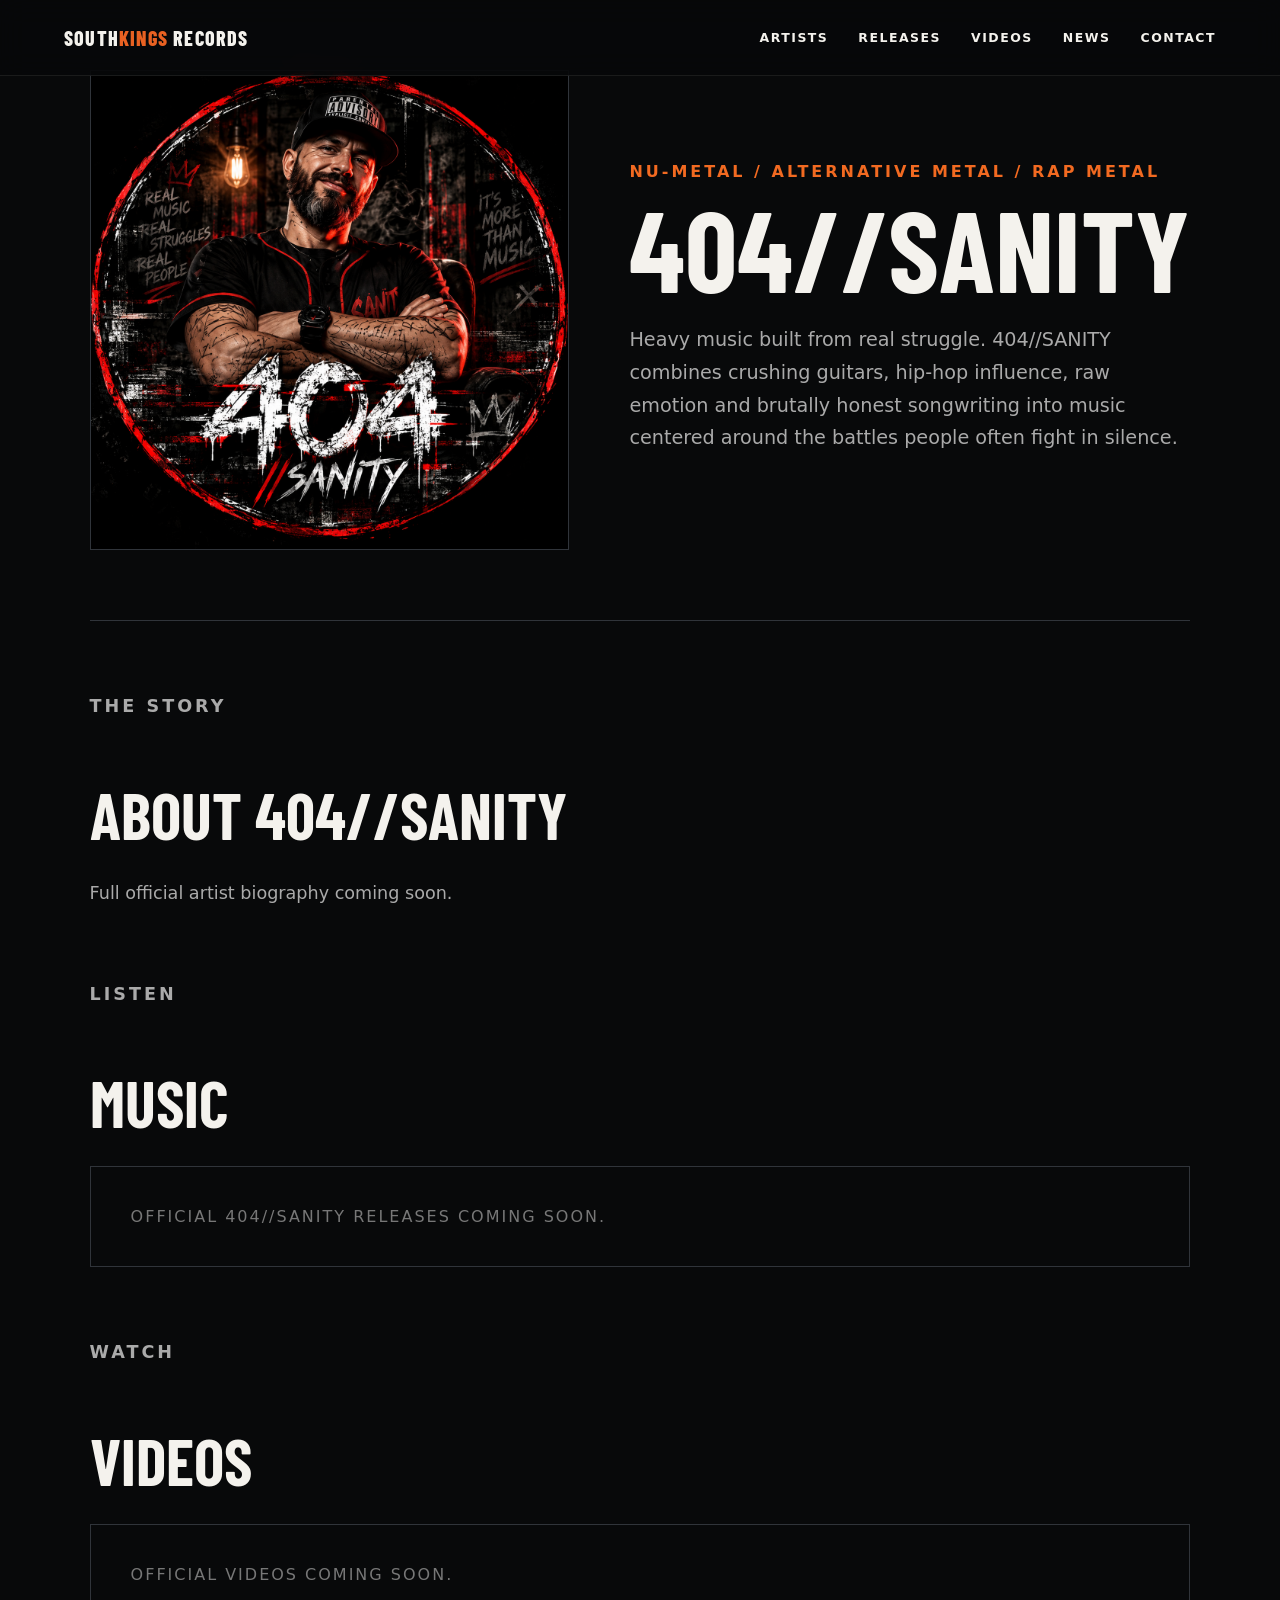
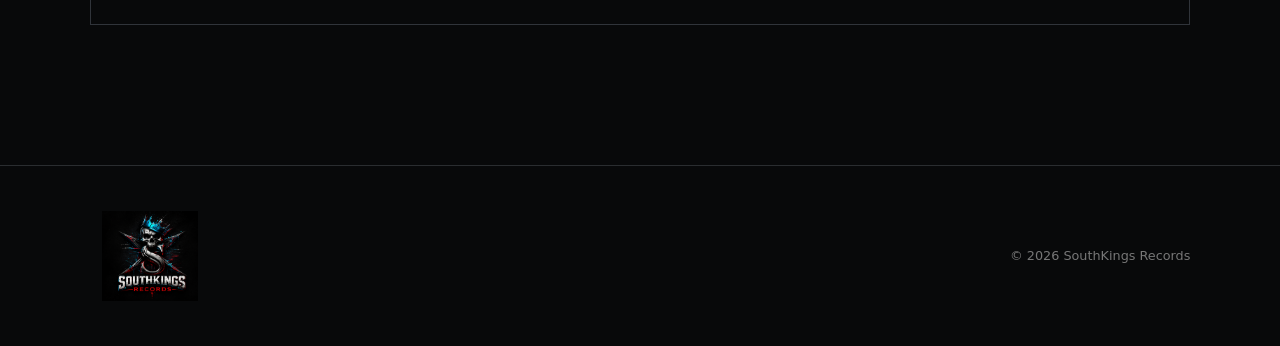
==== 404-sanity.html @ aa8773b4 "Create 404-sanity.html" ====
<!doctype html>
<html lang="en">
<head>
  <meta charset="utf-8">
  <meta name="viewport" content="width=device-width, initial-scale=1">
  <meta name="description" content="404//SANITY — SouthKings Records artist. Nu-metal, alternative metal and rap metal.">
  <title>404//SANITY | SouthKings Records</title>

  <link rel="preconnect" href="https://fonts.googleapis.com">
  <link rel="preconnect" href="https://fonts.gstatic.com" crossorigin>
  <link href="https://fonts.googleapis.com/css2?family=Barlow+Condensed:wght@600;700;800&display=swap" rel="stylesheet">
  <link rel="stylesheet" href="styles.css">

  <style>
    .artist-page {
      padding: 70px 7%;
    }

    .artist-hero {
      display: grid;
      grid-template-columns: minmax(300px, 520px) 1fr;
      gap: 60px;
      align-items: center;
      max-width: 1400px;
      margin: 0 auto;
    }

    .artist-hero-image img {
      width: 100%;
      height: auto;
      display: block;
      border: 1px solid #30343a;
    }

    .artist-genre {
      color: #f26a21;
      text-transform: uppercase;
      letter-spacing: 3px;
      font-weight: 700;
    }

    .artist-title {
      font-family: "Barlow Condensed", sans-serif;
      font-size: clamp(4rem, 9vw, 8rem);
      line-height: .85;
      margin: 18px 0 28px;
      color: #f4f2ed;
    }

    .artist-intro {
      color: #aaa;
      font-size: 1.2rem;
      line-height: 1.7;
      max-width: 650px;
    }

    .artist-divider {
      max-width: 1400px;
      margin: 70px auto;
      border: 0;
      border-top: 1px solid #30343a;
    }

    .artist-section {
      max-width: 1400px;
      margin: 0 auto 70px;
    }

    .artist-section h2 {
      font-family: "Barlow Condensed", sans-serif;
      font-size: clamp(2.8rem, 5vw, 5rem);
      text-transform: uppercase;
      margin-bottom: 25px;
    }

    .artist-section p {
      color: #aaa;
      font-size: 1.1rem;
      line-height: 1.8;
      max-width: 900px;
    }

    .coming-soon {
      border: 1px solid #30343a;
      padding: 40px;
      color: #777;
      text-transform: uppercase;
      letter-spacing: 2px;
    }

    @media (max-width: 800px) {
      .artist-hero {
        grid-template-columns: 1fr;
        gap: 35px;
      }

      .artist-page {
        padding: 45px 6%;
      }
    }
  </style>
</head>

<body>

<header class="site-header">
  <a class="wordmark" href="index.html">SOUTH<span>KINGS</span> RECORDS</a>

  <nav class="nav" aria-label="Main navigation">
    <a href="index.html#artists">Artists</a>
    <a href="index.html#releases">Releases</a>
    <a href="index.html#videos">Videos</a>
    <a href="index.html#news">News</a>
    <a href="index.html#contact">Contact</a>
  </nav>
</header>

<main class="artist-page">

  <section class="artist-hero">

    <div class="artist-hero-image">
      <img src="assets/404-sanity-profile.PNG" alt="404//SANITY">
    </div>

    <div>
      <p class="artist-genre">Nu-Metal / Alternative Metal / Rap Metal</p>

      <h1 class="artist-title">404//SANITY</h1>

      <p class="artist-intro">
        Heavy music built from real struggle. 404//SANITY combines crushing guitars,
        hip-hop influence, raw emotion and brutally honest songwriting into music
        centered around the battles people often fight in silence.
      </p>
    </div>

  </section>

  <hr class="artist-divider">

  <section class="artist-section">
    <p class="artist-genre">The Story</p>
    <h2>ABOUT 404//SANITY</h2>

    <p>
      Full official artist biography coming soon.
    </p>
  </section>

  <section class="artist-section">
    <p class="artist-genre">Listen</p>
    <h2>MUSIC</h2>

    <div class="coming-soon">
      Official 404//SANITY releases coming soon.
    </div>
  </section>

  <section class="artist-section">
    <p class="artist-genre">Watch</p>
    <h2>VIDEOS</h2>

    <div class="coming-soon">
      Official videos coming soon.
    </div>
  </section>

</main>

<footer>
  <img src="assets/southkings-logo.png" alt="SouthKings Records">
  <p>© 2026 SouthKings Records</p>
</footer>

<script src="script.js"></script>

</body>
</html>
---- styles.css ----
:root{--bg:#08090a;--panel:#101214;--panel2:#15181b;--text:#f4f2ed;--muted:#a9aaad;--orange:#e86122;--cyan:#00b9e8;--red:#e32020;--line:#2a2d30}*{box-sizing:border-box}html{scroll-behavior:smooth}body{margin:0;background:var(--bg);color:var(--text);font-family:Inter,system-ui,sans-serif}a{color:inherit;text-decoration:none}.site-header{position:fixed;z-index:20;top:0;left:0;right:0;height:76px;display:flex;align-items:center;padding:0 5vw;background:rgba(7,8,9,.8);backdrop-filter:blur(14px);border-bottom:1px solid rgba(255,255,255,.08)}.wordmark{font-family:'Barlow Condensed',sans-serif;font-weight:800;letter-spacing:.06em;font-size:1.25rem}.wordmark span{color:var(--orange)}.menu-btn{display:none;margin-left:auto;background:none;border:0;width:42px}.menu-btn span{display:block;height:2px;background:#fff;margin:7px}.nav{margin-left:auto;display:flex;gap:30px;text-transform:uppercase;font-size:.78rem;font-weight:700;letter-spacing:.12em}.nav a:hover{color:var(--orange)}.hero{min-height:92vh;position:relative;overflow:hidden;display:flex;align-items:center;padding:120px 7vw 70px;background:radial-gradient(circle at 75% 50%,rgba(232,97,34,.12),transparent 28%),linear-gradient(110deg,#050607 30%,#111315 70%,#090a0b)}.hero:after{content:"";position:absolute;inset:0;background:linear-gradient(90deg,rgba(0,0,0,.15),rgba(0,0,0,.5)),repeating-linear-gradient(0deg,transparent 0 5px,rgba(255,255,255,.008) 6px)}.hero-grid{position:absolute;inset:0;opacity:.14;background-image:linear-gradient(#555 1px,transparent 1px),linear-gradient(90deg,#555 1px,transparent 1px);background-size:70px 70px;transform:perspective(500px) rotateX(65deg) scale(1.7);transform-origin:bottom}.hero-copy{position:relative;z-index:2;width:min(720px,65vw)}.eyebrow{color:var(--orange);font-size:.75rem;font-weight:800;letter-spacing:.2em;text-transform:uppercase}.hero-logo{display:block;width:min(620px,80vw);max-height:470px;object-fit:contain;object-position:left center;margin:10px 0 0;filter:drop-shadow(0 18px 30px #000)}.tagline{font-family:'Barlow Condensed';font-size:clamp(1.25rem,2vw,1.8rem);letter-spacing:.03em;color:#d5d3cf;margin-top:-12px}.actions{display:flex;gap:12px;margin-top:28px}.btn{display:inline-block;border:1px solid #666;padding:14px 22px;text-transform:uppercase;font-size:.75rem;font-weight:800;letter-spacing:.1em}.btn.primary{background:var(--orange);border-color:var(--orange);color:#fff}.studio-card{position:absolute;z-index:1;right:4vw;bottom:8vh;width:31vw;height:36vh;border:1px solid #333;background:linear-gradient(145deg,#171a1c,#08090a);transform:perspective(900px) rotateY(-12deg) rotateX(4deg);box-shadow:0 30px 80px #000;padding:30px}.studio-card span{position:absolute;bottom:20px;right:24px;color:#555;font:700 12px monospace}.meters{display:flex;align-items:end;gap:9px;height:70px}.meters i{display:block;width:12px;background:linear-gradient(#f5b544,var(--orange));height:30%}.meters i:nth-child(2){height:80%}.meters i:nth-child(3){height:55%}.meters i:nth-child(4){height:92%}.meters i:nth-child(5){height:45%}.meters i:nth-child(6){height:70%}.console-lines{height:130px;margin-top:25px;background:repeating-linear-gradient(90deg,#24282b 0 2px,transparent 2px 28px),repeating-linear-gradient(0deg,#202326 0 1px,transparent 1px 25px)}.section{padding:90px 7vw}.section.alt{background:#0d0f10;border-top:1px solid #191c1e;border-bottom:1px solid #191c1e}.section-head h2,.contact h2{font-family:'Barlow Condensed';font-size:clamp(3rem,7vw,6rem);line-height:.85;text-transform:uppercase;margin:10px 0 45px}.cards.two{display:grid;grid-template-columns:1fr 1fr;gap:24px}.artist-card{display:grid;grid-template-columns:42% 58%;min-height:330px;background:var(--panel);border:1px solid var(--line)}.artist-art{min-height:330px}.artist-art.static{background:radial-gradient(circle at 45% 40%,#30343a 0 5%,transparent 6%),linear-gradient(145deg,#08090a,#20252a 45%,#090a0b);position:relative}.artist-art.static:after{content:"404//";position:absolute;bottom:24px;left:20px;font:800 4rem 'Barlow Condensed';color:#ffffff12}.artist-art.city{background:linear-gradient(165deg,transparent 45%,#090909 46%),repeating-linear-gradient(90deg,#151719 0 12%,#0c0d0e 12% 22%);position:relative}.artist-art.city:after{content:"RJ";position:absolute;bottom:24px;left:20px;font:800 4rem 'Barlow Condensed';color:#e8612225}.card-body{padding:35px}.card-body h3,.release h3,.video-placeholder h3,.news-grid h3{font-family:'Barlow Condensed';font-size:2rem;text-transform:uppercase;margin:7px 0}.card-body p,.release p,.news-grid p,.contact>p{color:var(--muted);line-height:1.7}.meta{color:var(--orange)!important;font-size:.68rem!important;font-weight:800;letter-spacing:.15em;text-transform:uppercase}.card-body a{display:inline-block;margin-top:20px;font-weight:700;color:#ddd}.release-grid{display:grid;grid-template-columns:repeat(3,1fr);gap:22px}.release{border-top:1px solid #35383b;padding-top:18px}.cover{aspect-ratio:1;background:linear-gradient(135deg,#16191c,#08090a);border:1px solid #2b2e31;display:grid;place-items:center;text-align:center;color:#4c5054;font:800 1.6rem 'Barlow Condensed';letter-spacing:.08em;margin-bottom:22px}.video-placeholder{min-height:430px;border:1px solid var(--line);background:radial-gradient(circle at 60% 40%,#272b2f,#0c0e10 55%);display:flex;align-items:center;justify-content:center;gap:25px}.video-placeholder button{width:72px;height:72px;border-radius:50%;border:1px solid #777;background:#ffffff0d;color:#fff;font-size:1.5rem}.news-grid{display:grid;grid-template-columns:1fr 1fr;gap:24px}.news-grid article{padding:35px;border:1px solid var(--line);background:#111315}.contact{text-align:center;padding-block:120px}.contact .eyebrow{margin:auto}.contact h2{margin-bottom:25px}.contact>p{max-width:650px;margin:0 auto 35px}footer{border-top:1px solid var(--line);padding:45px 7vw;display:flex;align-items:center;justify-content:space-between;color:#777;font-size:.8rem}footer img{width:120px;height:90px;object-fit:contain}@media(max-width:800px){.site-header{height:66px}.nav{display:none;position:absolute;top:66px;left:0;right:0;background:#0b0c0d;padding:30px;flex-direction:column}.nav.open{display:flex}.menu-btn{display:block}.hero{min-height:850px;padding:100px 6vw 55px;align-items:flex-start}.hero-copy{width:100%}.hero-logo{width:92vw;margin-top:20px}.tagline{margin-top:0}.studio-card{right:-20vw;bottom:5vh;width:85vw;height:28vh;opacity:.55}.cards.two,.release-grid,.news-grid{grid-template-columns:1fr}.artist-card{grid-template-columns:1fr}.artist-art{min-height:260px}.section{padding:70px 6vw}.video-placeholder{min-height:300px;flex-direction:column;text-align:center}footer{flex-direction:column;gap:15px;text-align:center}}.artist-art{overflow:hidden}.artist-art img{width:100%;height:100%;min-height:330px;max-height:420px;object-fit:cover;object-position:center;display:block}
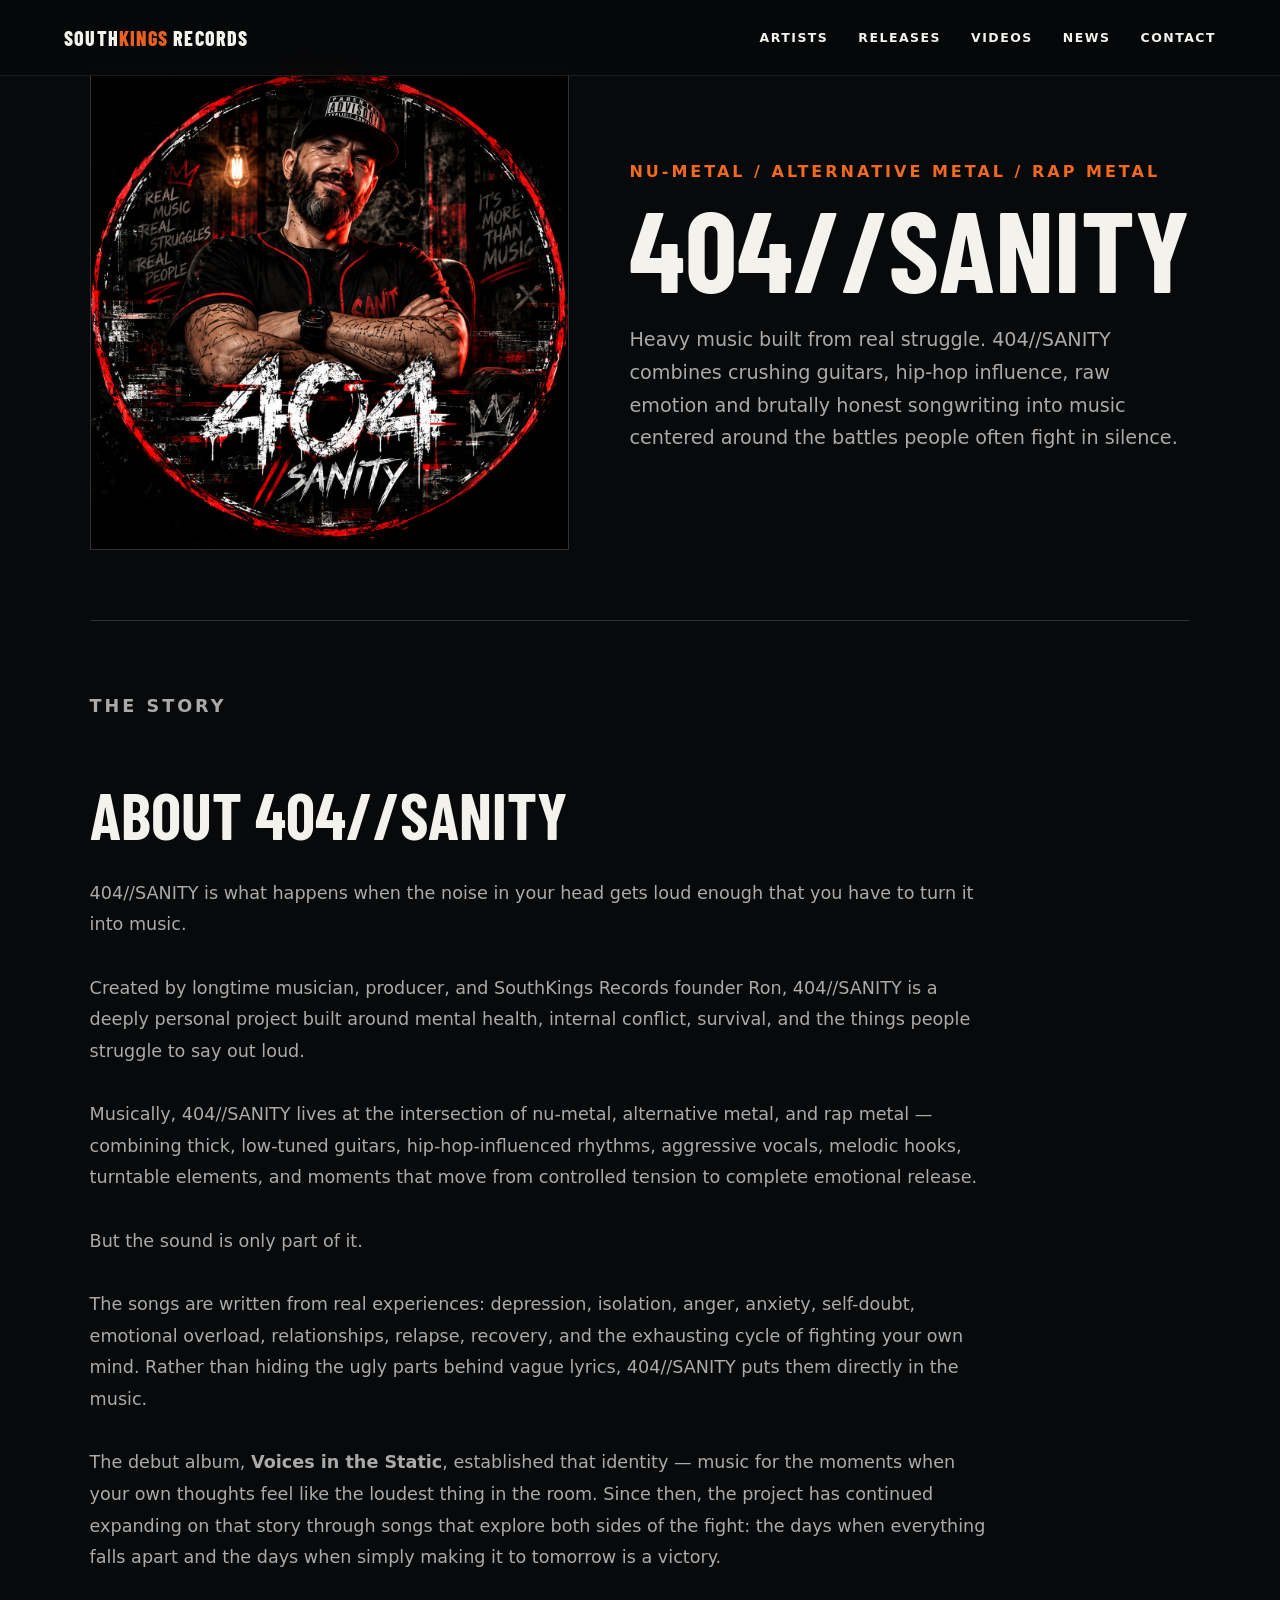
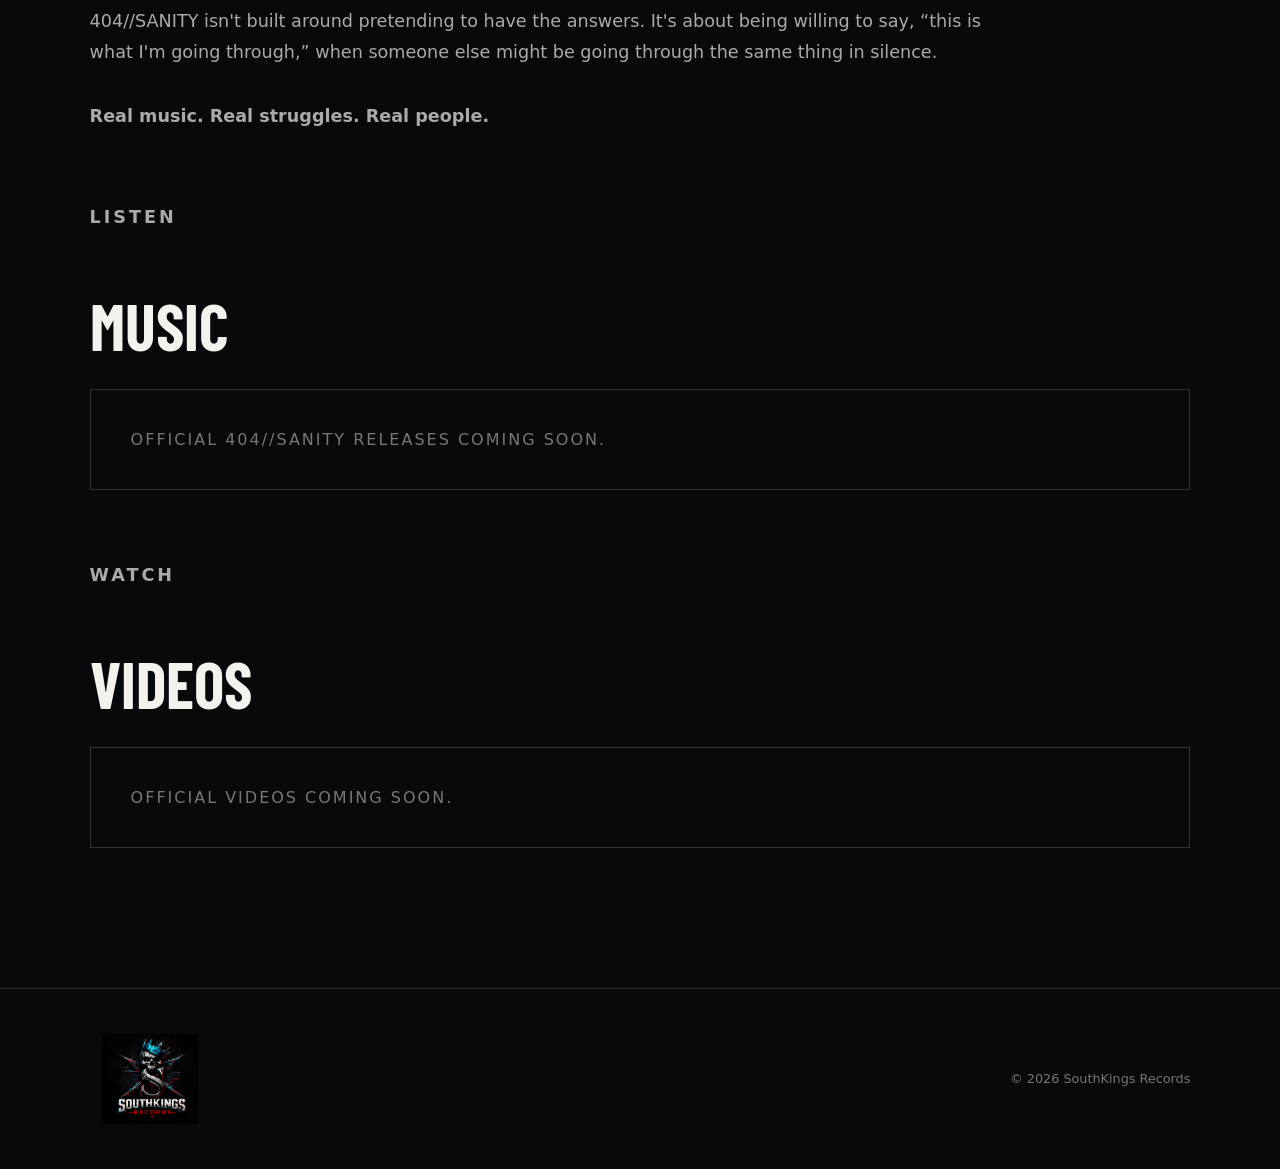
==== commit ddaca343: "Update 404-sanity.html" ====
--- a/404-sanity.html
+++ b/404-sanity.html
@@ -144,8 +144,22 @@
     <h2>ABOUT 404//SANITY</h2>
 
     <p>
-      Full official artist biography coming soon.
-    </p>
+404//SANITY is what happens when the noise in your head gets loud enough that you have to turn it into music.
+<br><br>
+Created by longtime musician, producer, and SouthKings Records founder Ron, 404//SANITY is a deeply personal project built around mental health, internal conflict, survival, and the things people struggle to say out loud.
+<br><br>
+Musically, 404//SANITY lives at the intersection of nu-metal, alternative metal, and rap metal — combining thick, low-tuned guitars, hip-hop-influenced rhythms, aggressive vocals, melodic hooks, turntable elements, and moments that move from controlled tension to complete emotional release.
+<br><br>
+But the sound is only part of it.
+<br><br>
+The songs are written from real experiences: depression, isolation, anger, anxiety, self-doubt, emotional overload, relationships, relapse, recovery, and the exhausting cycle of fighting your own mind. Rather than hiding the ugly parts behind vague lyrics, 404//SANITY puts them directly in the music.
+<br><br>
+The debut album, <strong>Voices in the Static</strong>, established that identity — music for the moments when your own thoughts feel like the loudest thing in the room. Since then, the project has continued expanding on that story through songs that explore both sides of the fight: the days when everything falls apart and the days when simply making it to tomorrow is a victory.
+<br><br>
+404//SANITY isn't built around pretending to have the answers. It's about being willing to say, “this is what I'm going through,” when someone else might be going through the same thing in silence.
+<br><br>
+<strong>Real music. Real struggles. Real people.</strong>
+</p>
   </section>
 
   <section class="artist-section">
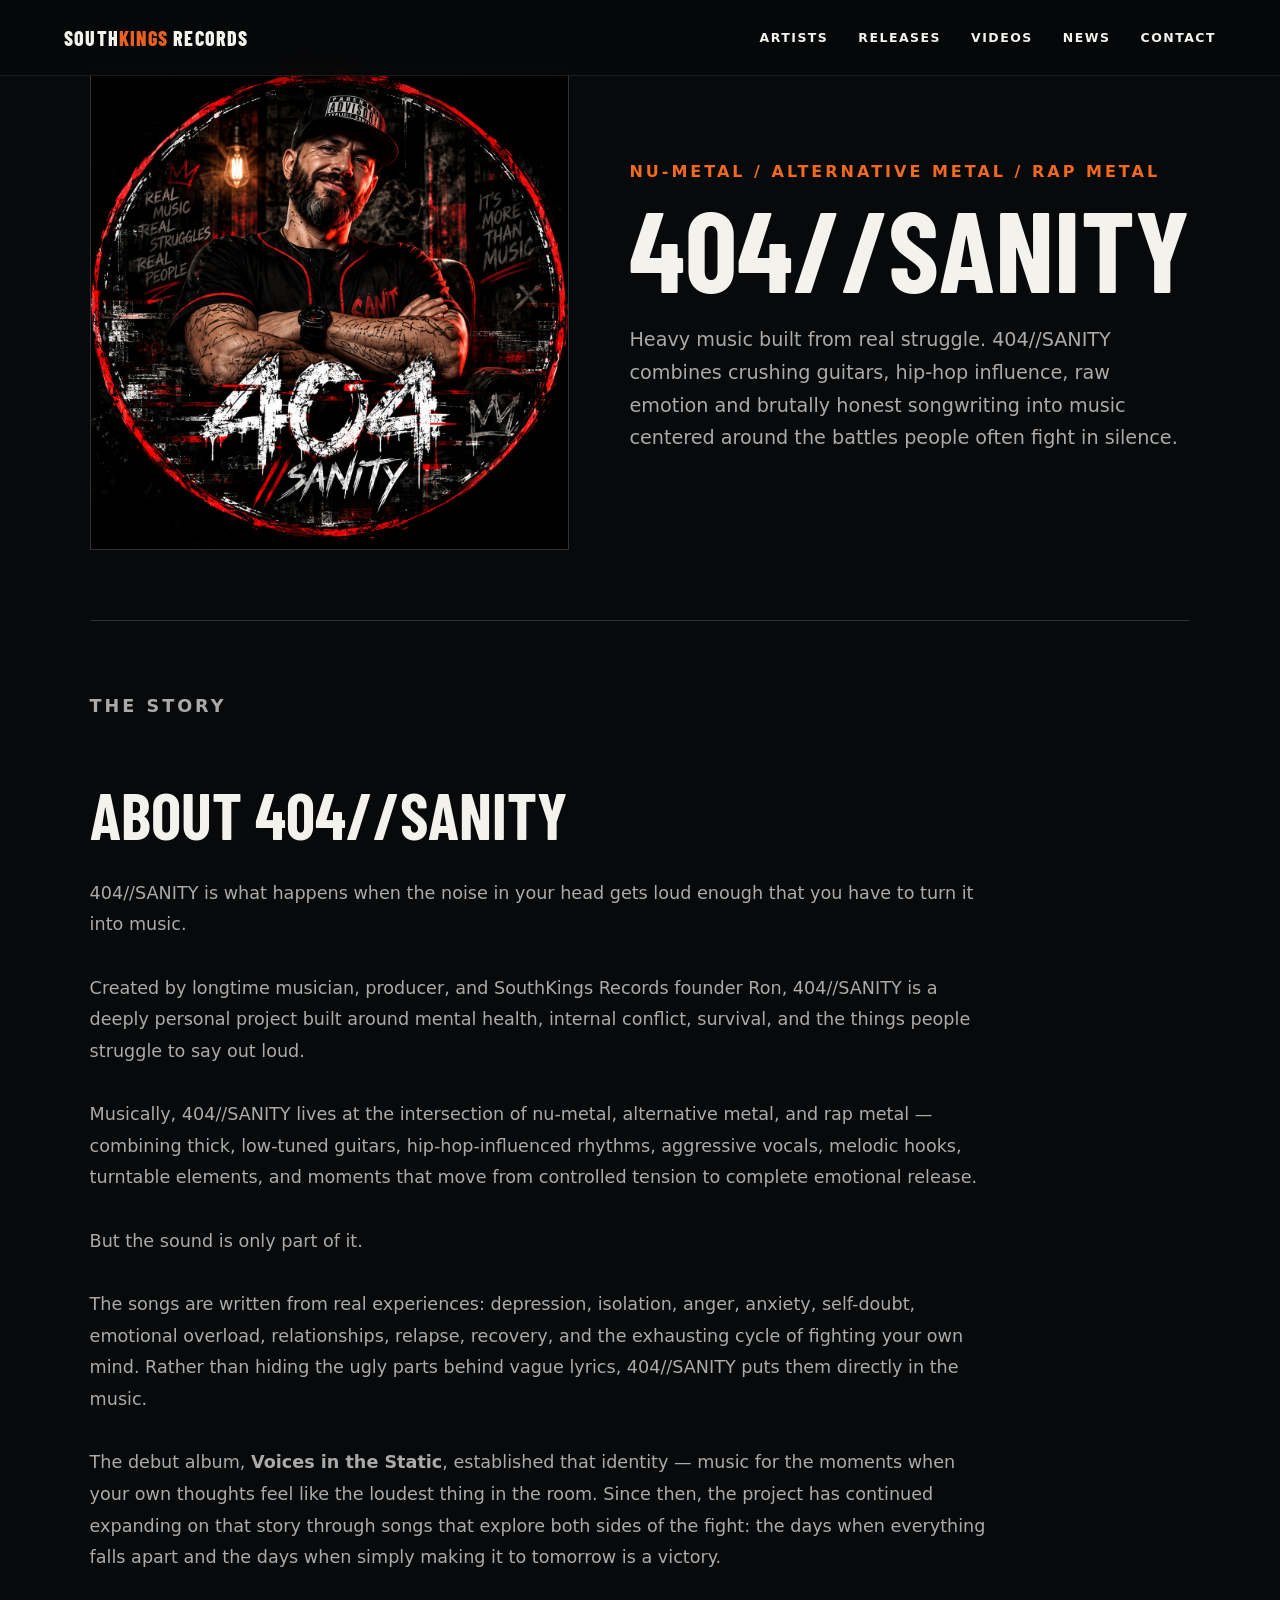
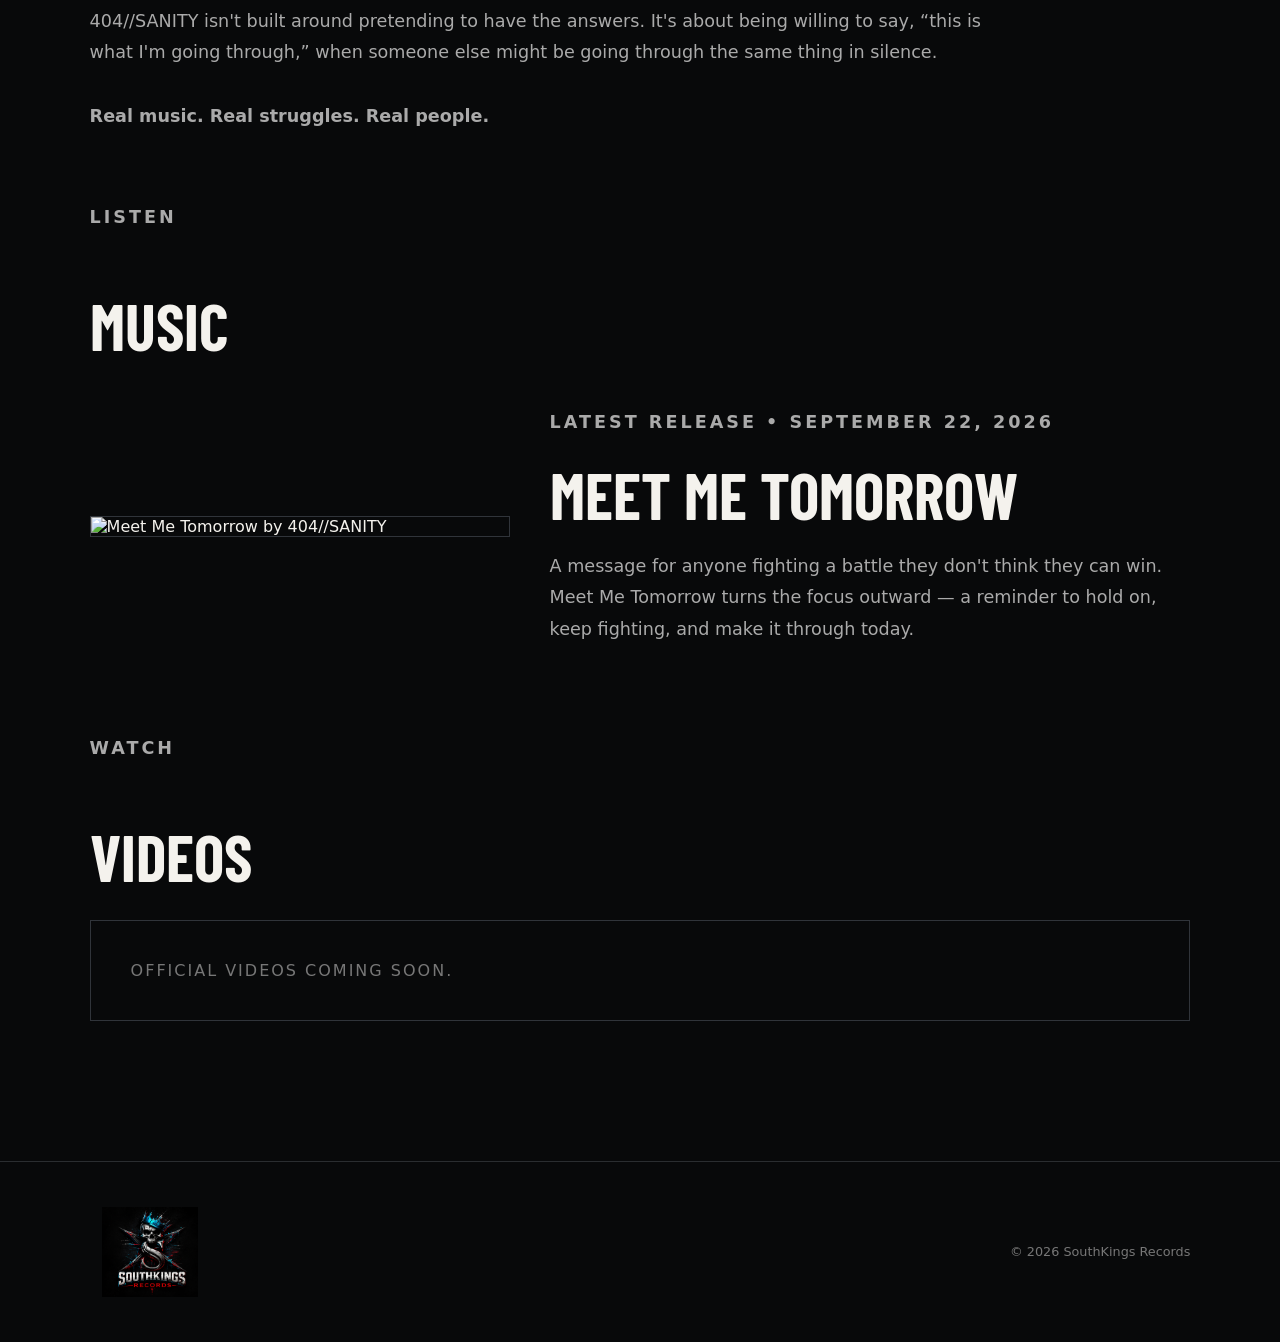
==== commit 2fea1644: "Update 404-sanity.html" ====
--- a/404-sanity.html
+++ b/404-sanity.html
@@ -166,9 +166,30 @@
     <p class="artist-genre">Listen</p>
     <h2>MUSIC</h2>
 
-    <div class="coming-soon">
-      Official 404//SANITY releases coming soon.
-    </div>
+    <div style="display:grid;grid-template-columns:minmax(240px,420px) 1fr;gap:40px;align-items:center;">
+  
+  <img
+    src="assets/meet-me-tomorrow-cover.png"
+    alt="Meet Me Tomorrow by 404//SANITY"
+    style="width:100%;display:block;border:1px solid #30343a;"
+  >
+
+  <div>
+    <p class="artist-genre">Latest Release • September 22, 2026</p>
+
+    <h3 style="font-family:'Barlow Condensed',sans-serif;font-size:clamp(2.8rem,5vw,5rem);margin:10px 0;">
+      MEET ME TOMORROW
+    </h3>
+
+    <p>
+      A message for anyone fighting a battle they don't think they can win.
+      Meet Me Tomorrow turns the focus outward — a reminder to hold on,
+      keep fighting, and make it through today.
+    </p>
+
+  </div>
+
+</div>
   </section>
 
   <section class="artist-section">
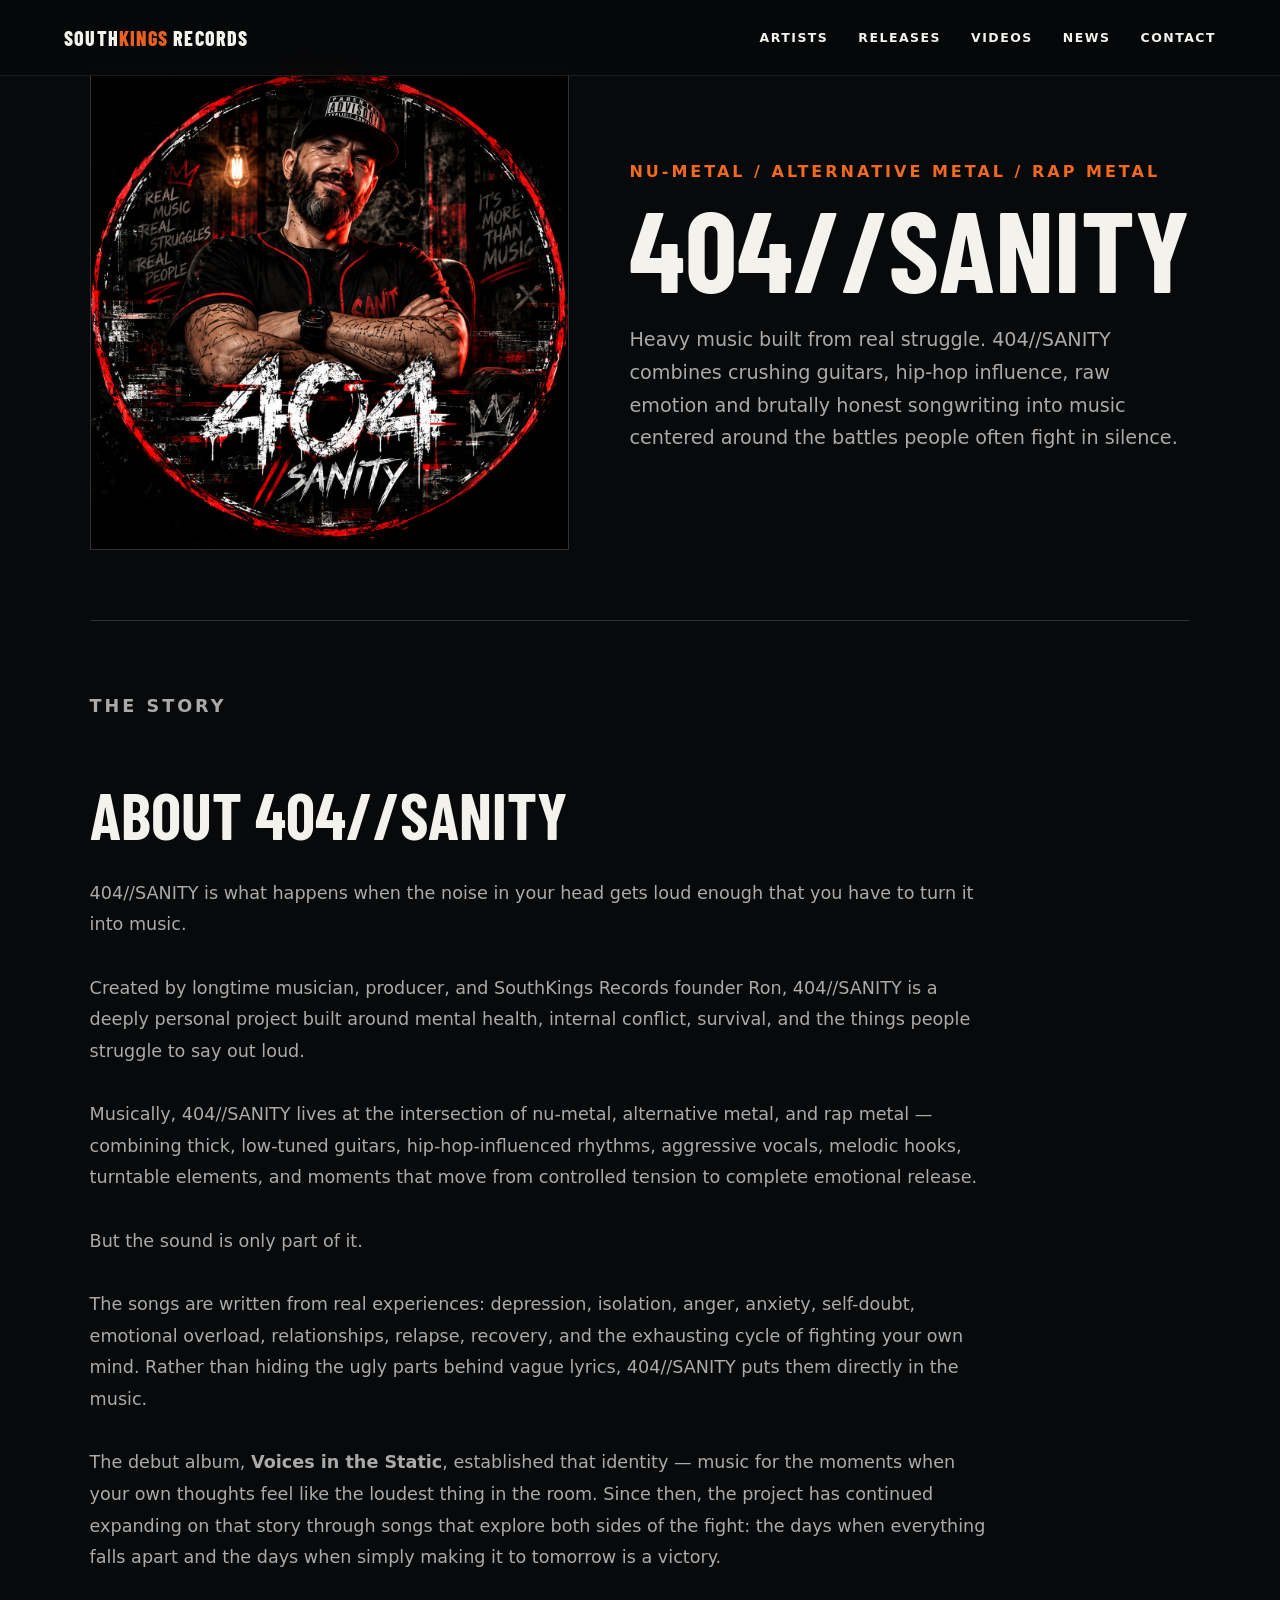
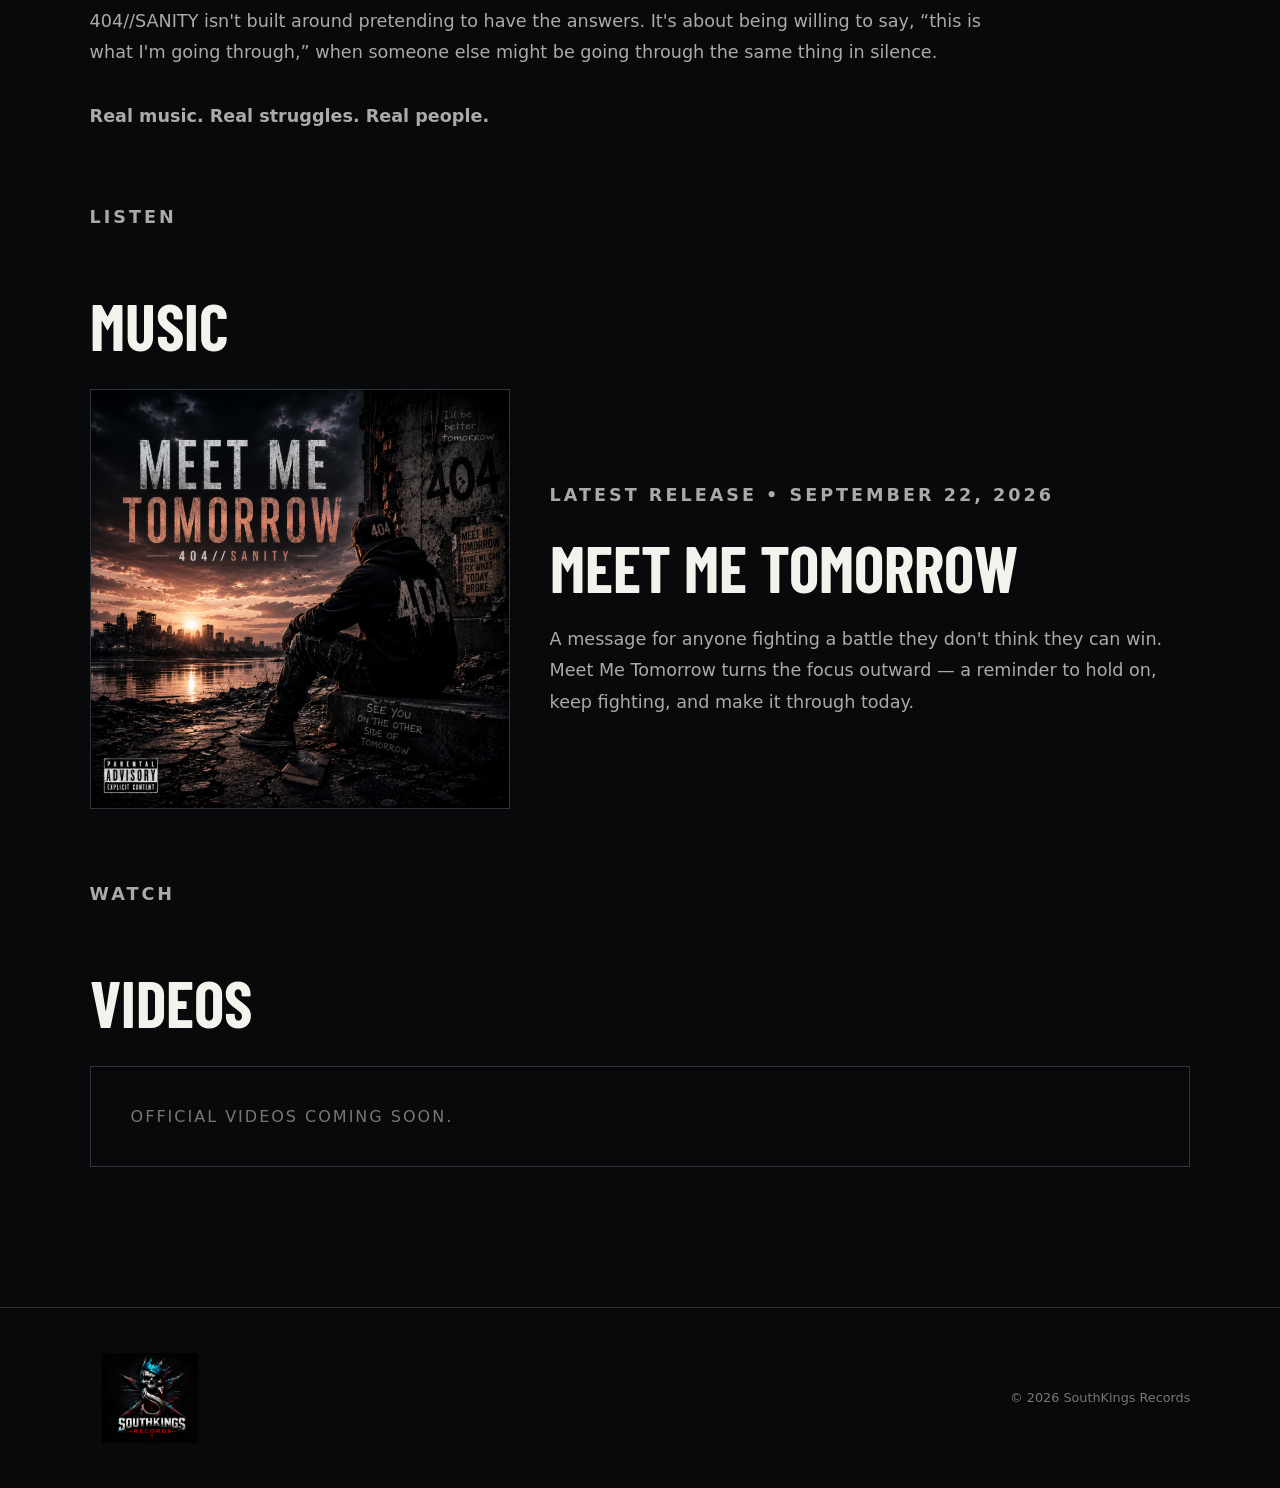
==== commit 3d5bfb40: "Update 404-sanity.html" ====
--- a/404-sanity.html
+++ b/404-sanity.html
@@ -169,7 +169,7 @@
     <div style="display:grid;grid-template-columns:minmax(240px,420px) 1fr;gap:40px;align-items:center;">
   
   <img
-    src="assets/meet-me-tomorrow-cover.png"
+    src="assets/Meet_Me_Tomorrow.PNG"
     alt="Meet Me Tomorrow by 404//SANITY"
     style="width:100%;display:block;border:1px solid #30343a;"
   >
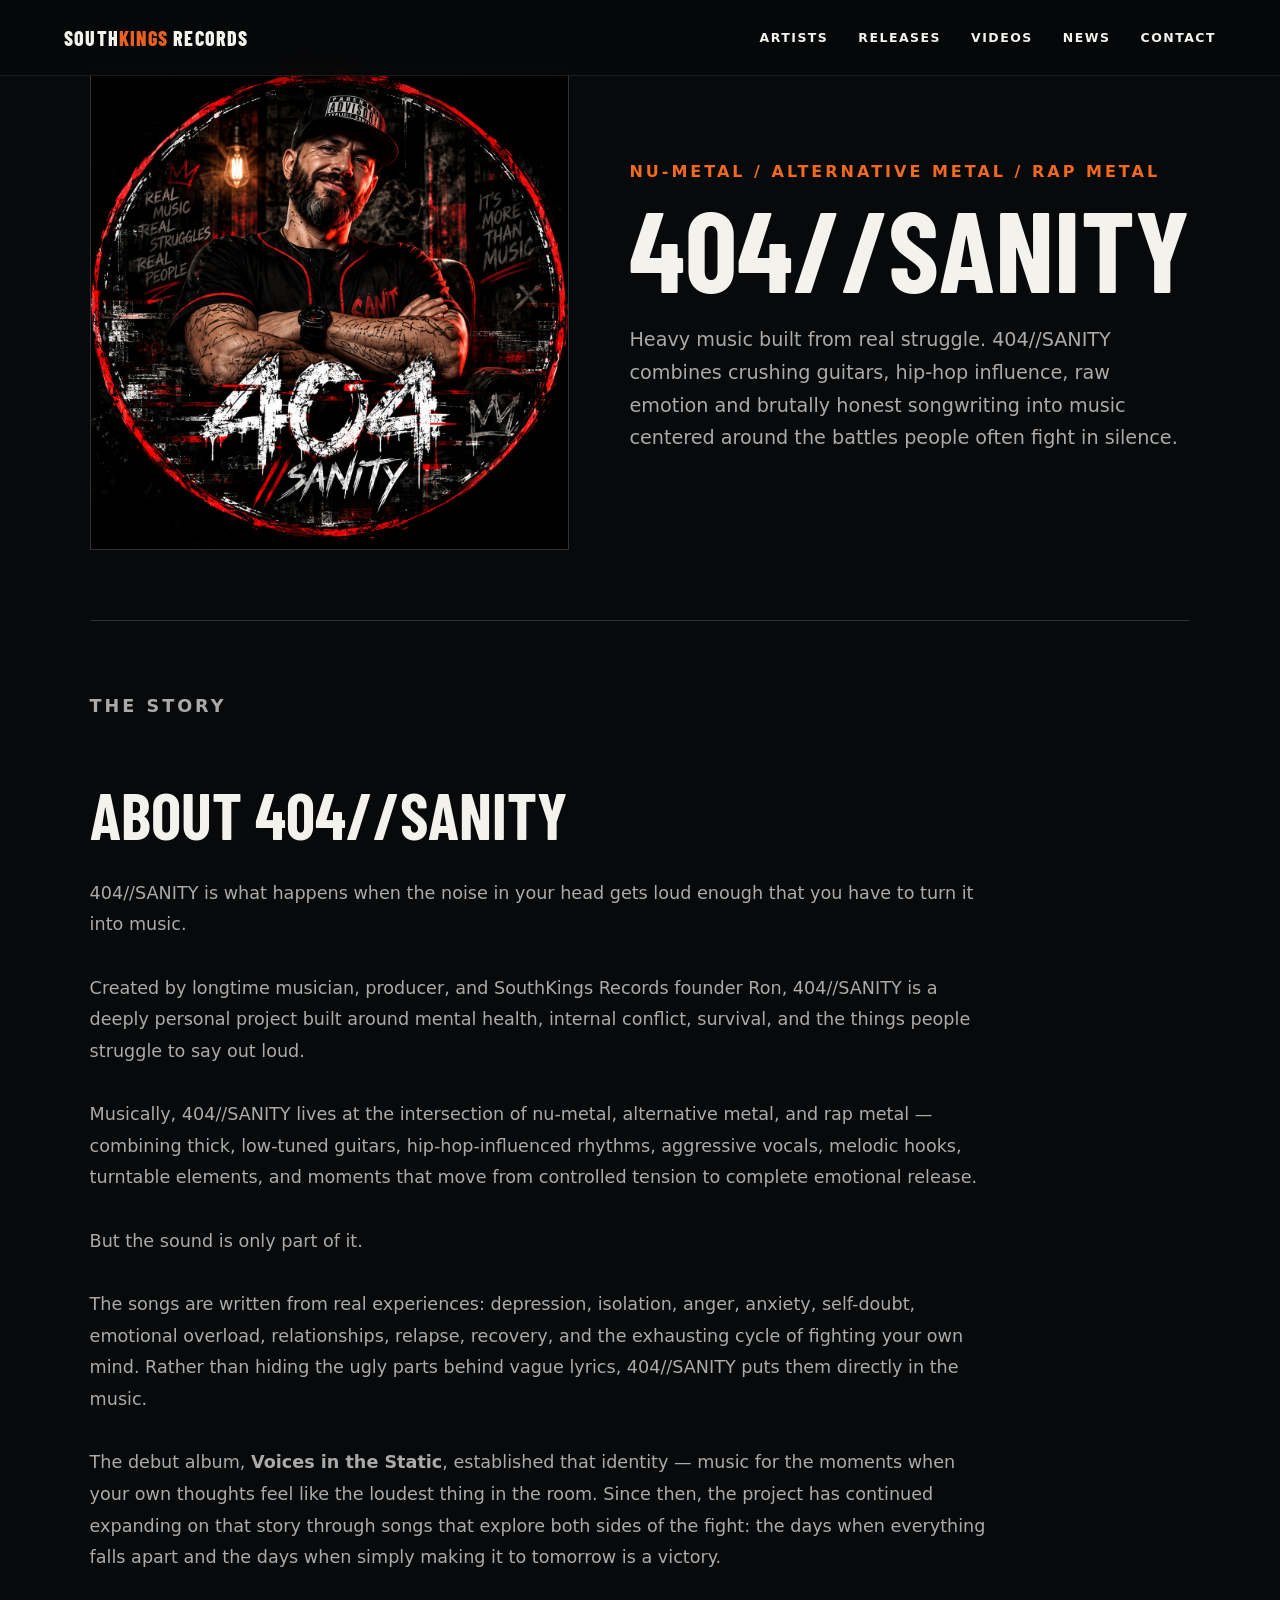
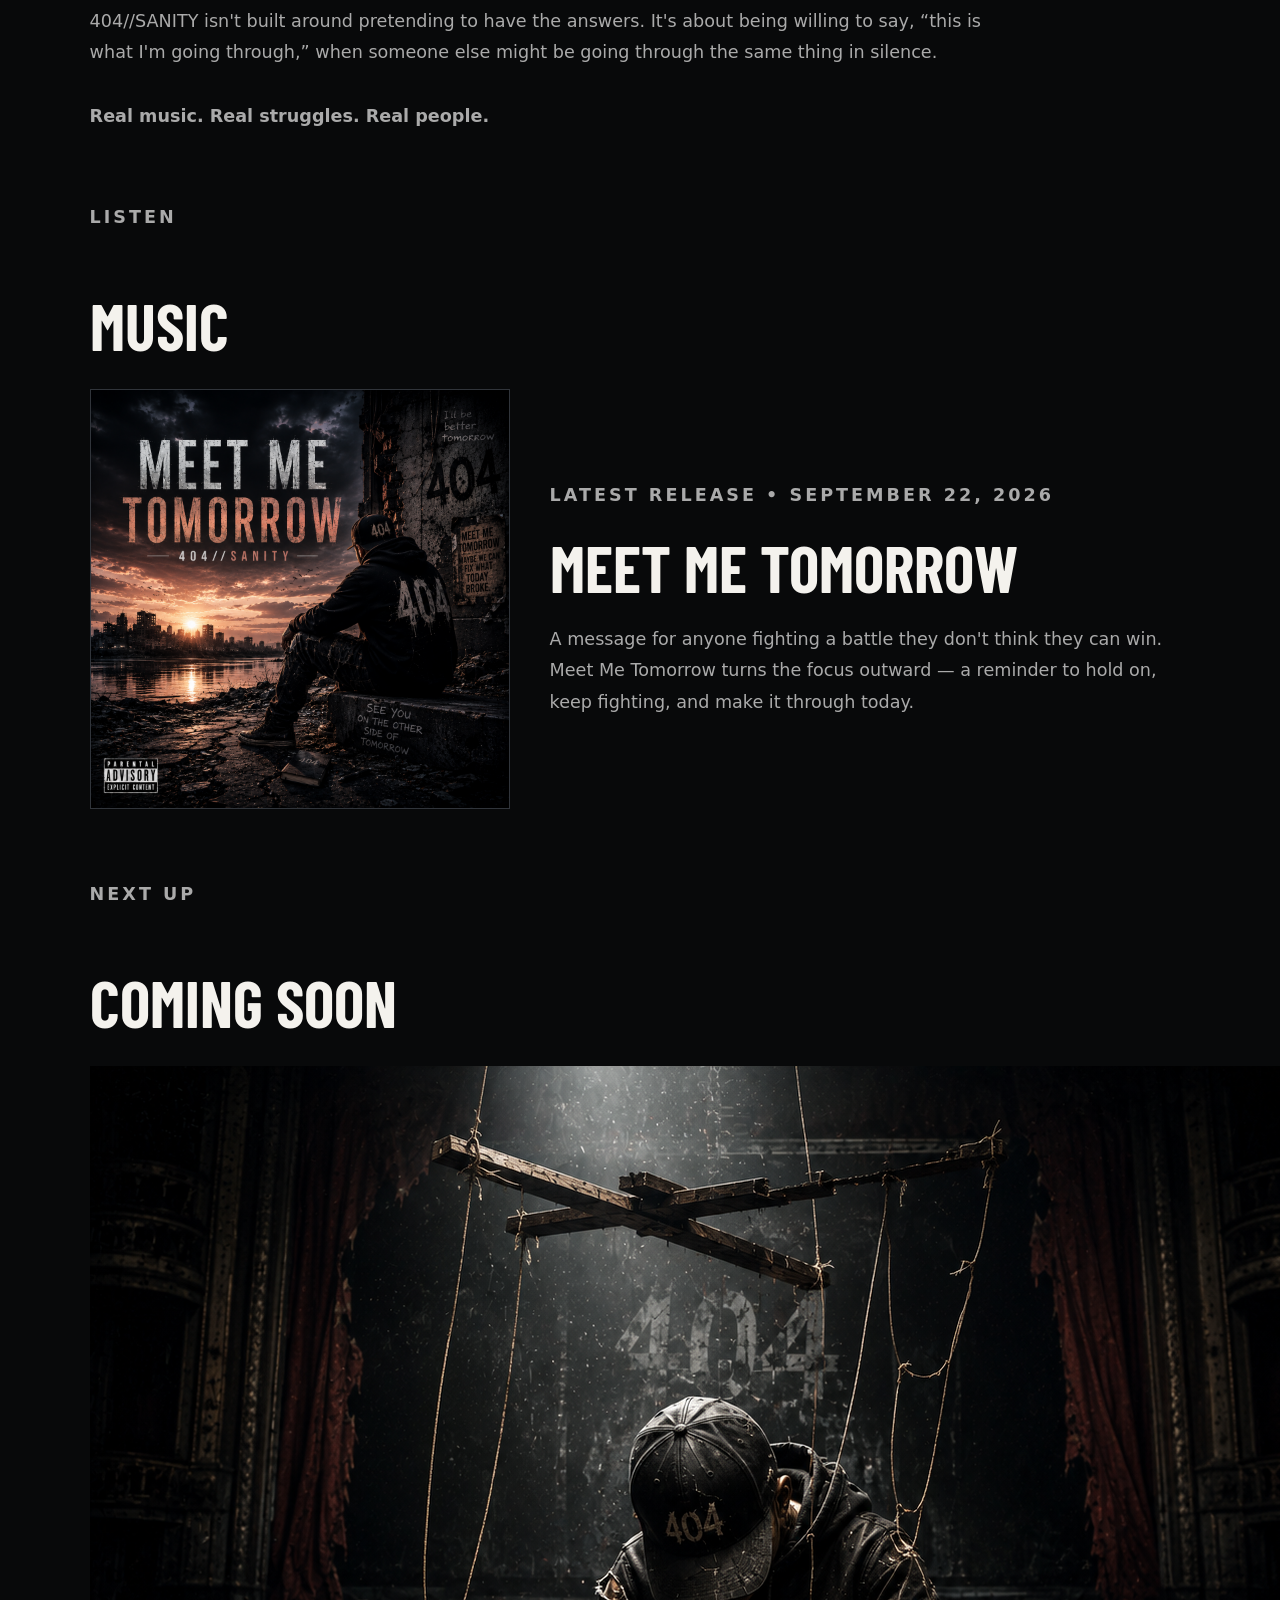
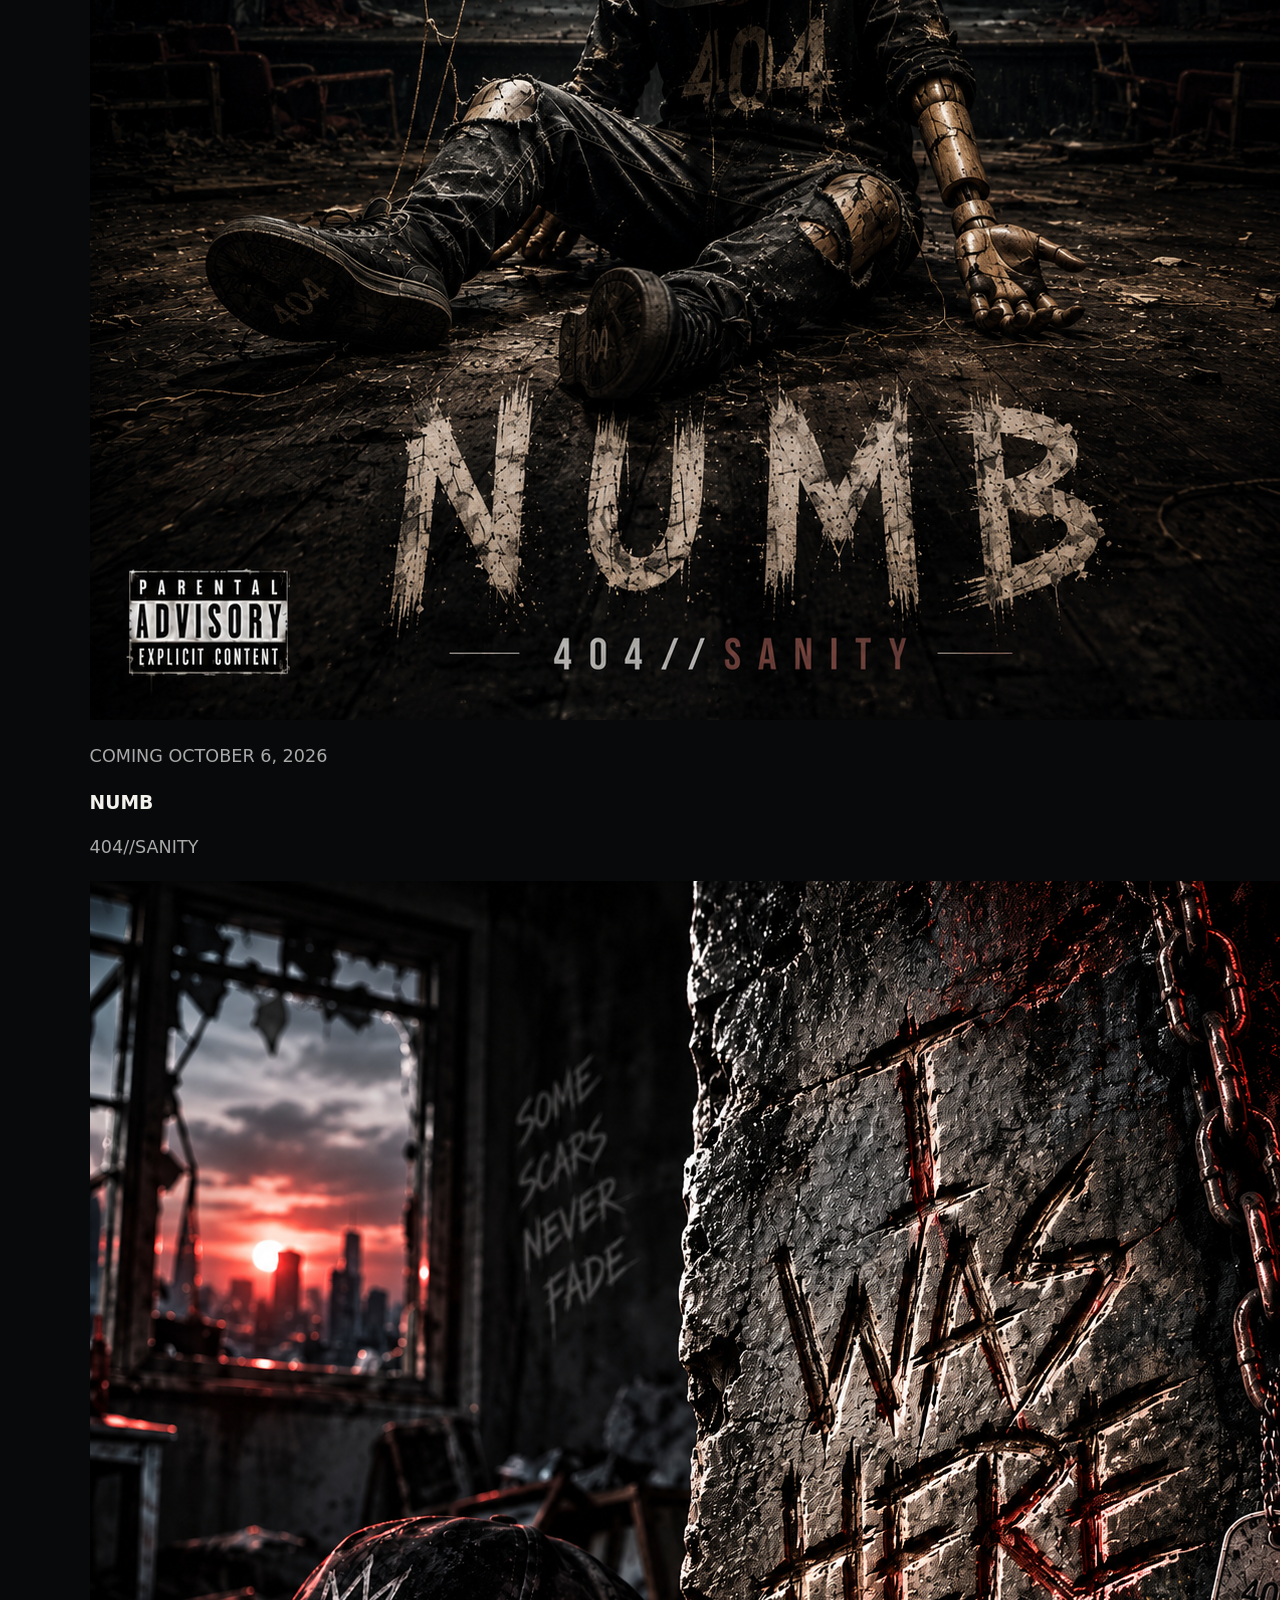
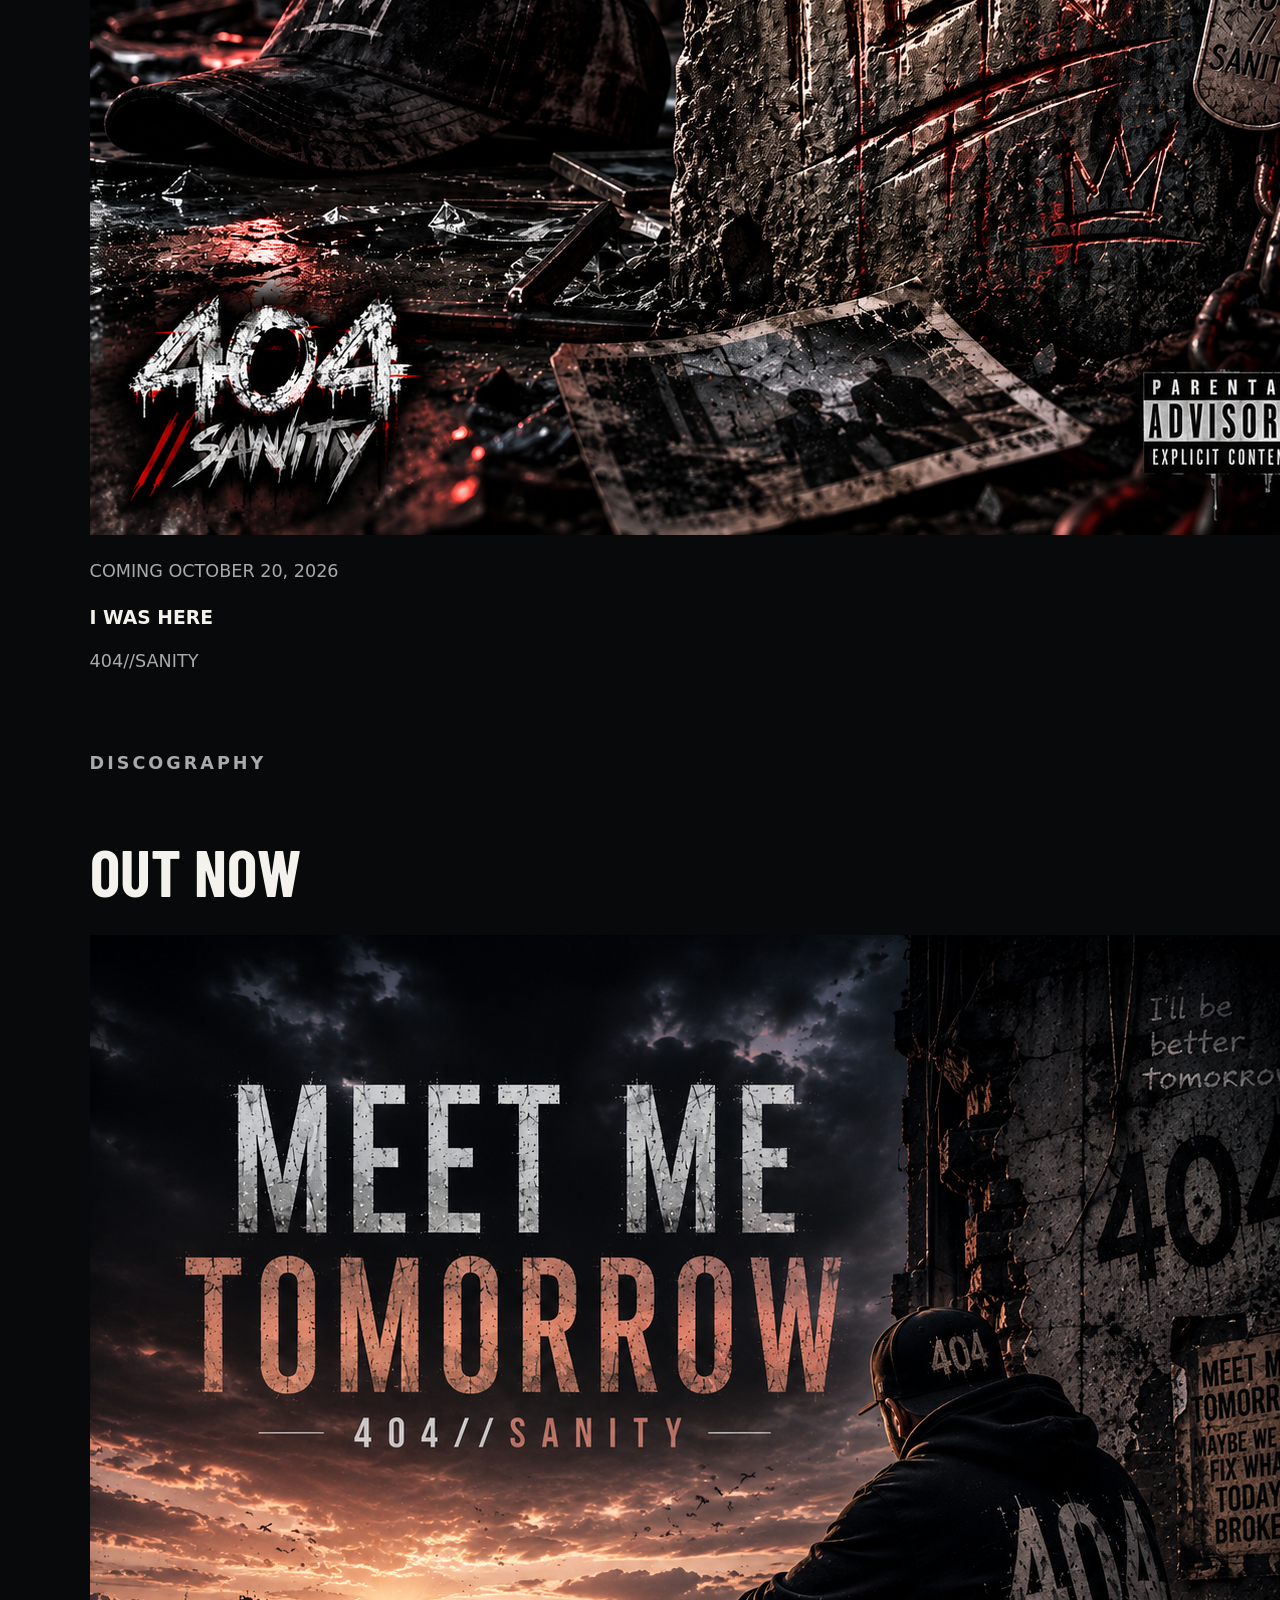
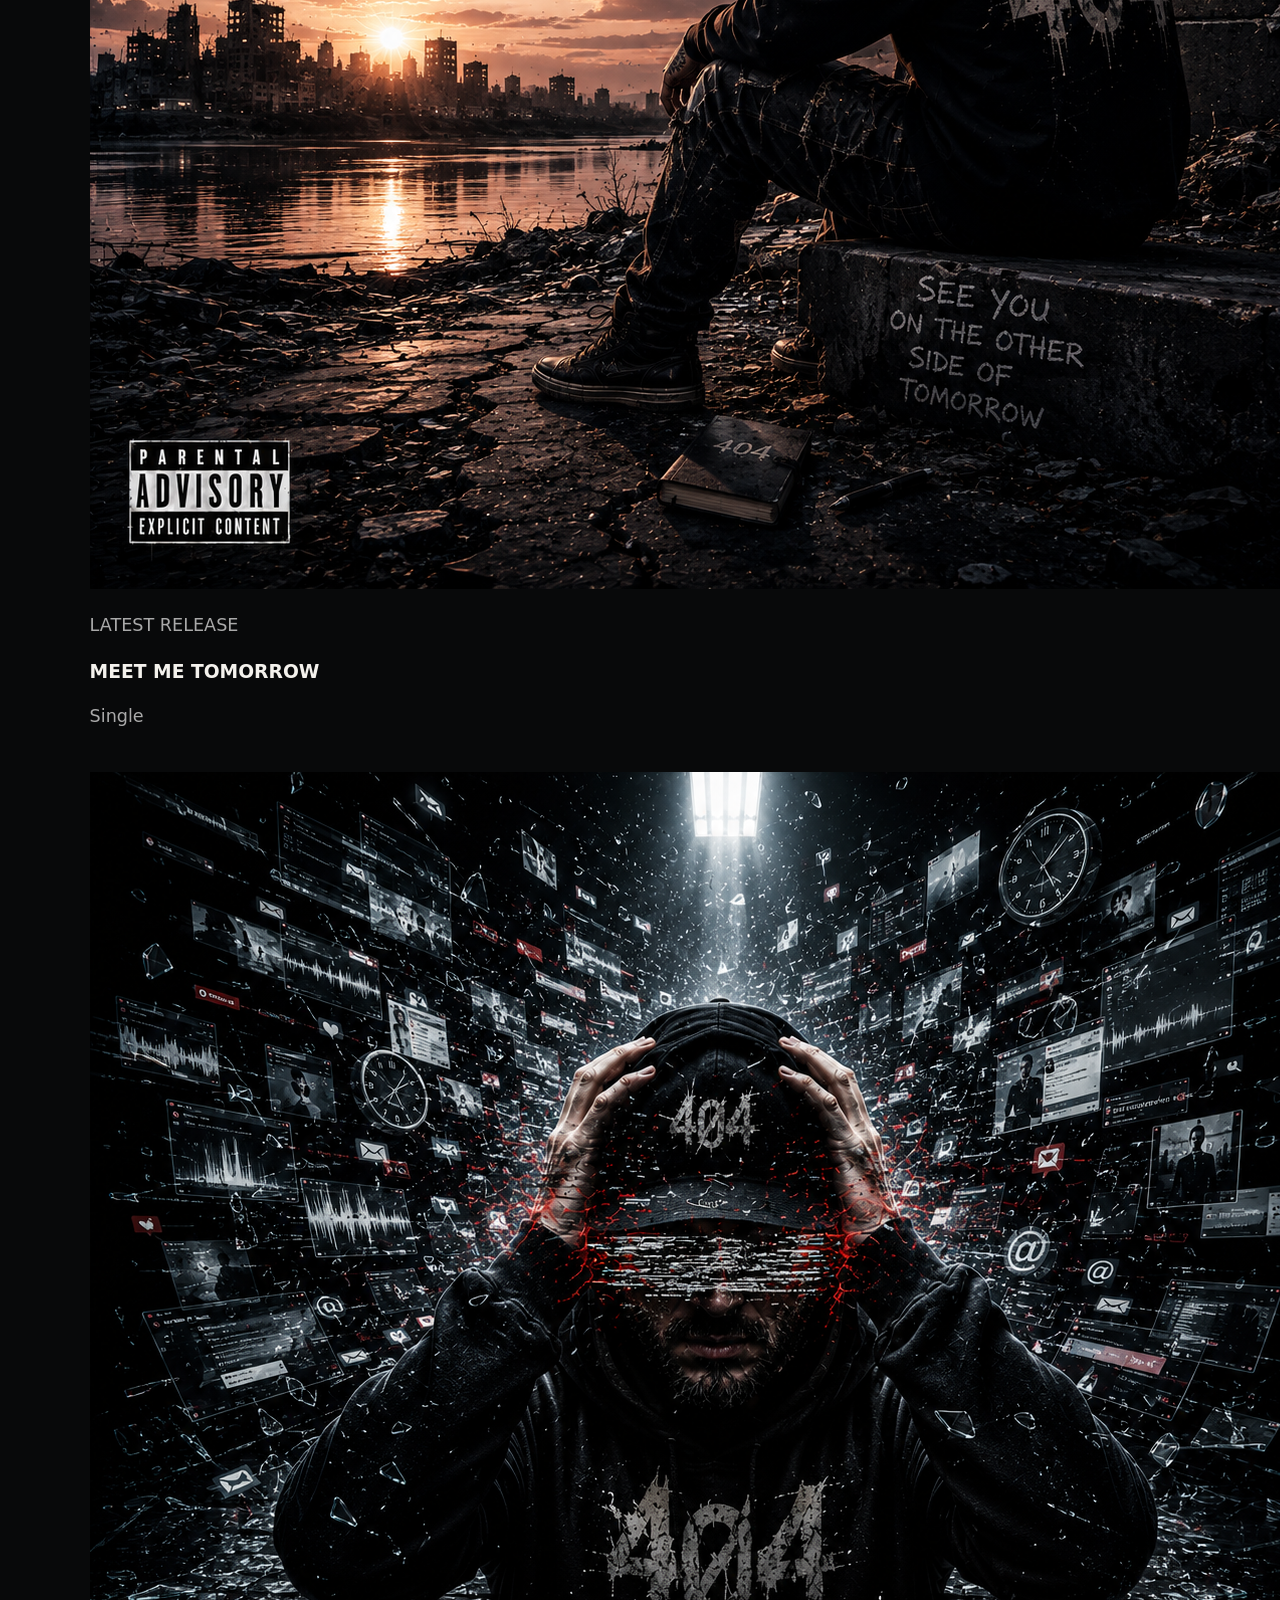
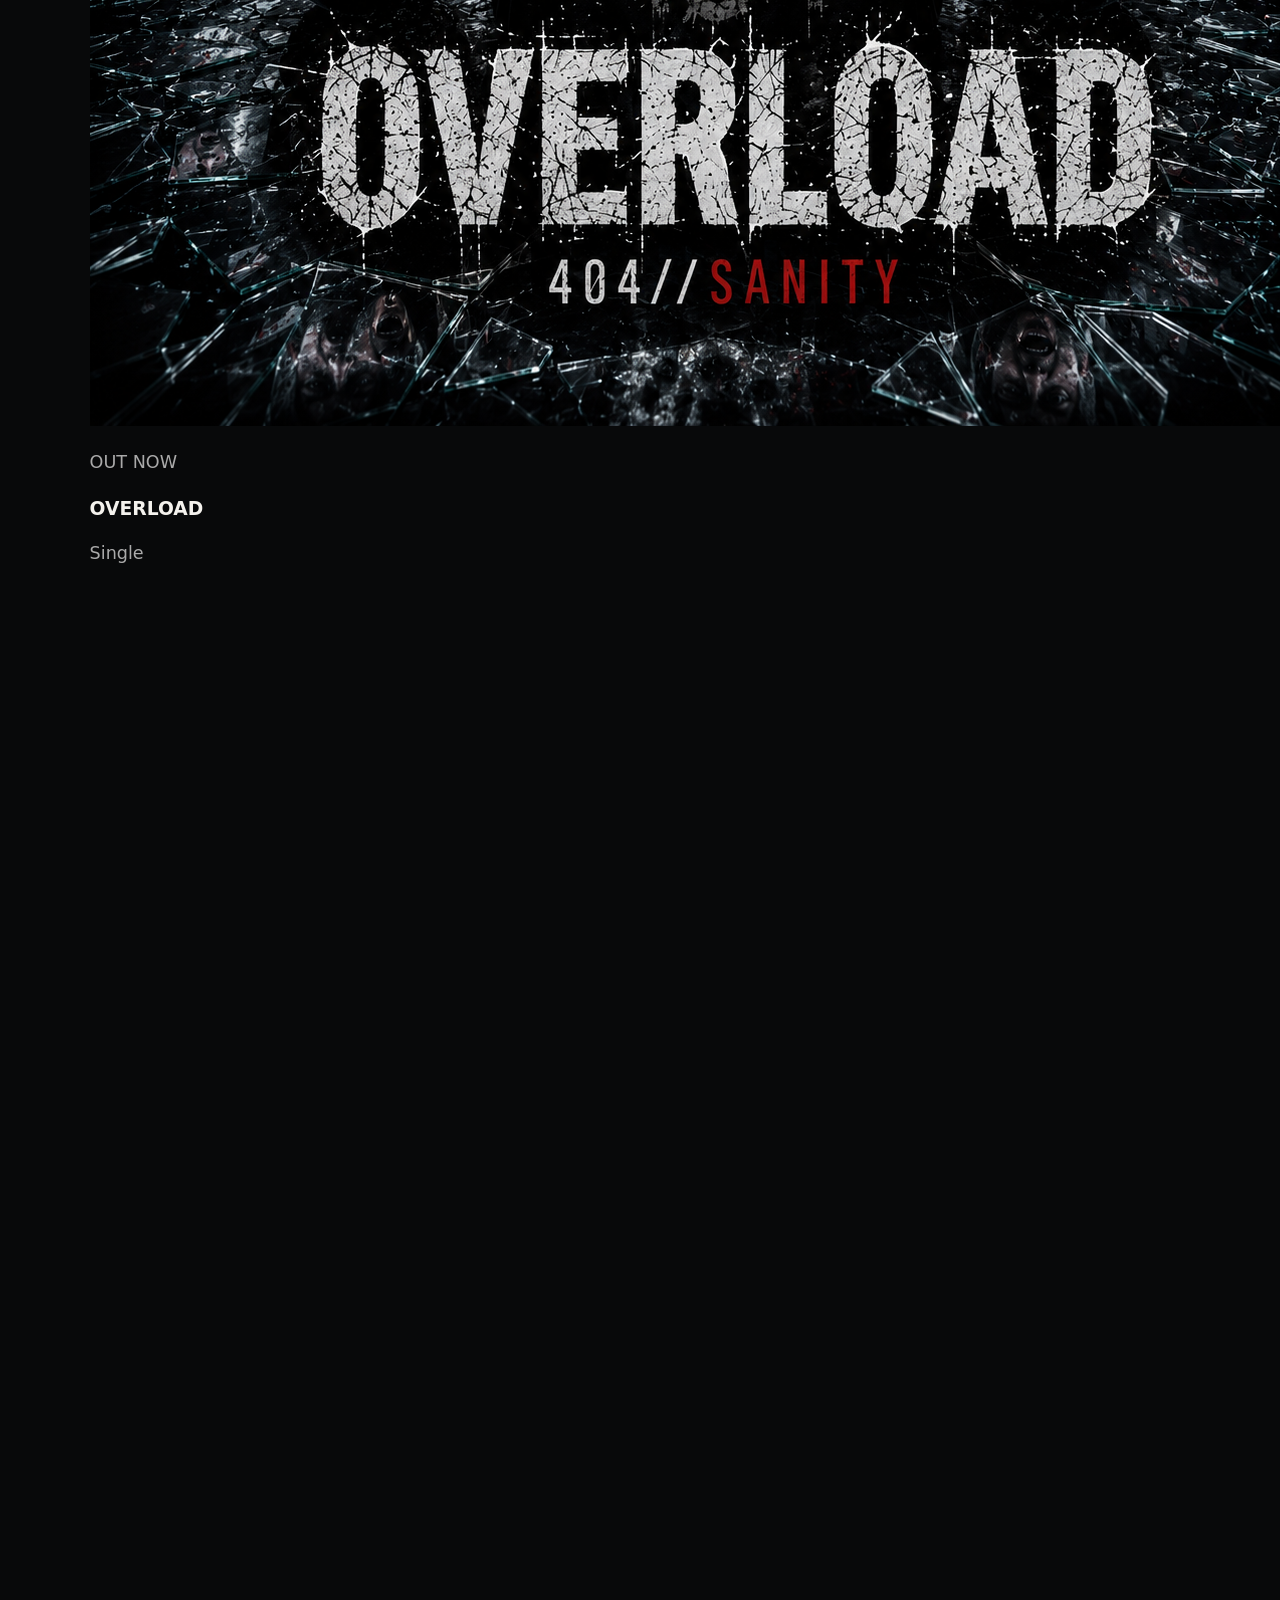
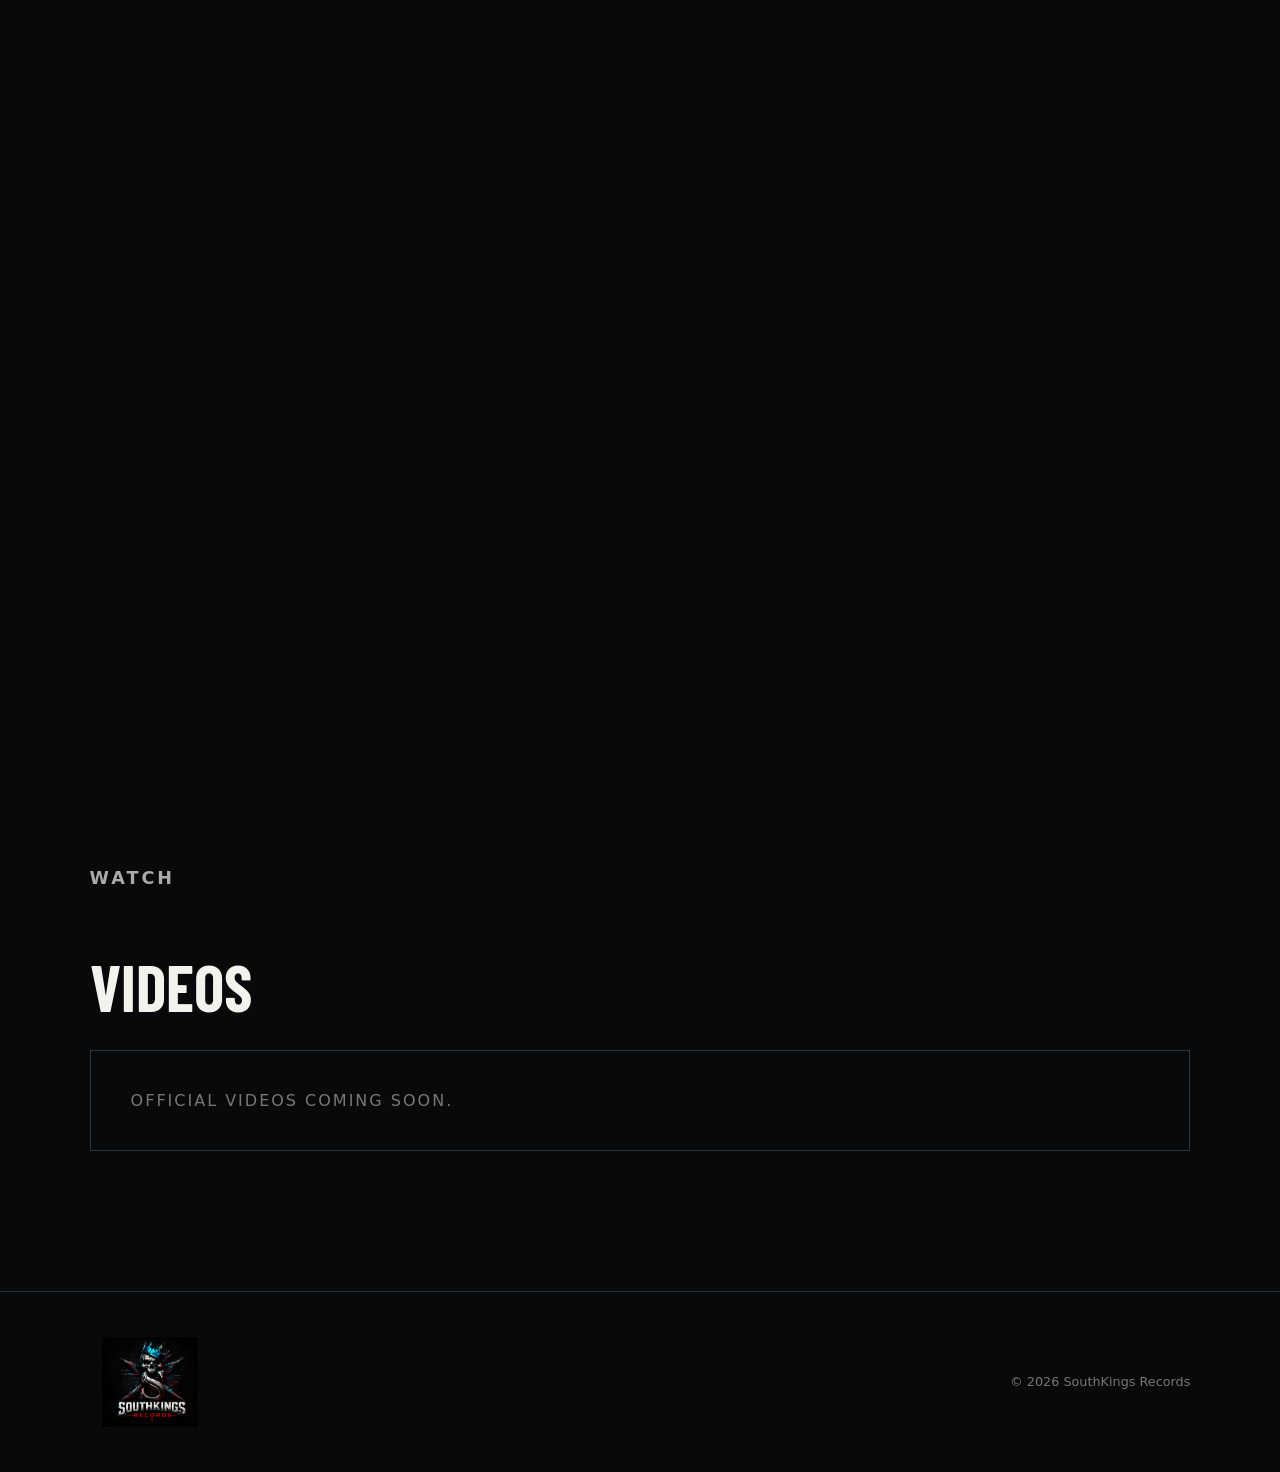
==== commit f7e5cb91: "Update 404-sanity.html" ====
--- a/404-sanity.html
+++ b/404-sanity.html
@@ -192,6 +192,91 @@
 </div>
   </section>
 
+  <!-- UPCOMING RELEASES -->
+<section class="artist-section releases-section">
+  <p class="artist-genre">Next Up</p>
+  <h2>COMING SOON</h2>
+
+  <div class="release-cards">
+
+    <article class="release-card upcoming">
+      <div class="release-art">
+        <img src="assets/Numb.PNG" alt="Numb by 404//SANITY">
+      </div>
+      <div class="release-info">
+        <p class="release-status">COMING OCTOBER 6, 2026</p>
+        <h3>NUMB</h3>
+        <p>404//SANITY</p>
+      </div>
+    </article>
+
+    <article class="release-card upcoming">
+      <div class="release-art">
+        <img src="assets/I-Was-Here.PNG" alt="I Was Here by 404//SANITY">
+      </div>
+      <div class="release-info">
+        <p class="release-status">COMING OCTOBER 20, 2026</p>
+        <h3>I WAS HERE</h3>
+        <p>404//SANITY</p>
+      </div>
+    </article>
+
+  </div>
+</section>
+
+
+<!-- RELEASED MUSIC -->
+<section class="artist-section releases-section">
+  <p class="artist-genre">Discography</p>
+  <h2>OUT NOW</h2>
+
+  <div class="release-grid">
+
+    <article class="release-tile">
+      <img src="assets/Meet_Me_Tomorrow.PNG" alt="Meet Me Tomorrow by 404//SANITY">
+      <p class="release-status">LATEST RELEASE</p>
+      <h3>MEET ME TOMORROW</h3>
+      <p>Single</p>
+    </article>
+
+    <article class="release-tile">
+      <img src="assets/Underestimated.PNG" alt="Underestimated by 404//SANITY">
+      <p class="release-status">OUT NOW</p>
+      <h3>UNDERESTIMATED</h3>
+      <p>Single</p>
+    </article>
+
+    <article class="release-tile">
+      <img src="assets/Good_Day.PNG" alt="Good Day by 404//SANITY">
+      <p class="release-status">OUT NOW</p>
+      <h3>GOOD DAY</h3>
+      <p>Single</p>
+    </article>
+
+    <article class="release-tile">
+      <img src="assets/Overload.PNG" alt="Overload by 404//SANITY">
+      <p class="release-status">OUT NOW</p>
+      <h3>OVERLOAD</h3>
+      <p>Single</p>
+    </article>
+
+    <article class="release-tile">
+      <img src="assets/Not_Again.PNG" alt="Not Again by 404//SANITY">
+      <p class="release-status">OUT NOW</p>
+      <h3>NOT AGAIN</h3>
+      <p>Single</p>
+    </article>
+
+    <article class="release-tile">
+      <img src="assets/Voices.JPG" alt="Voices in the Static by 404//SANITY">
+      <p class="release-status">ALBUM</p>
+      <h3>VOICES IN THE STATIC</h3>
+      <p>Album</p>
+    </article>
+
+  </div>
+</section>
+  
   <section class="artist-section">
     <p class="artist-genre">Watch</p>
     <h2>VIDEOS</h2>
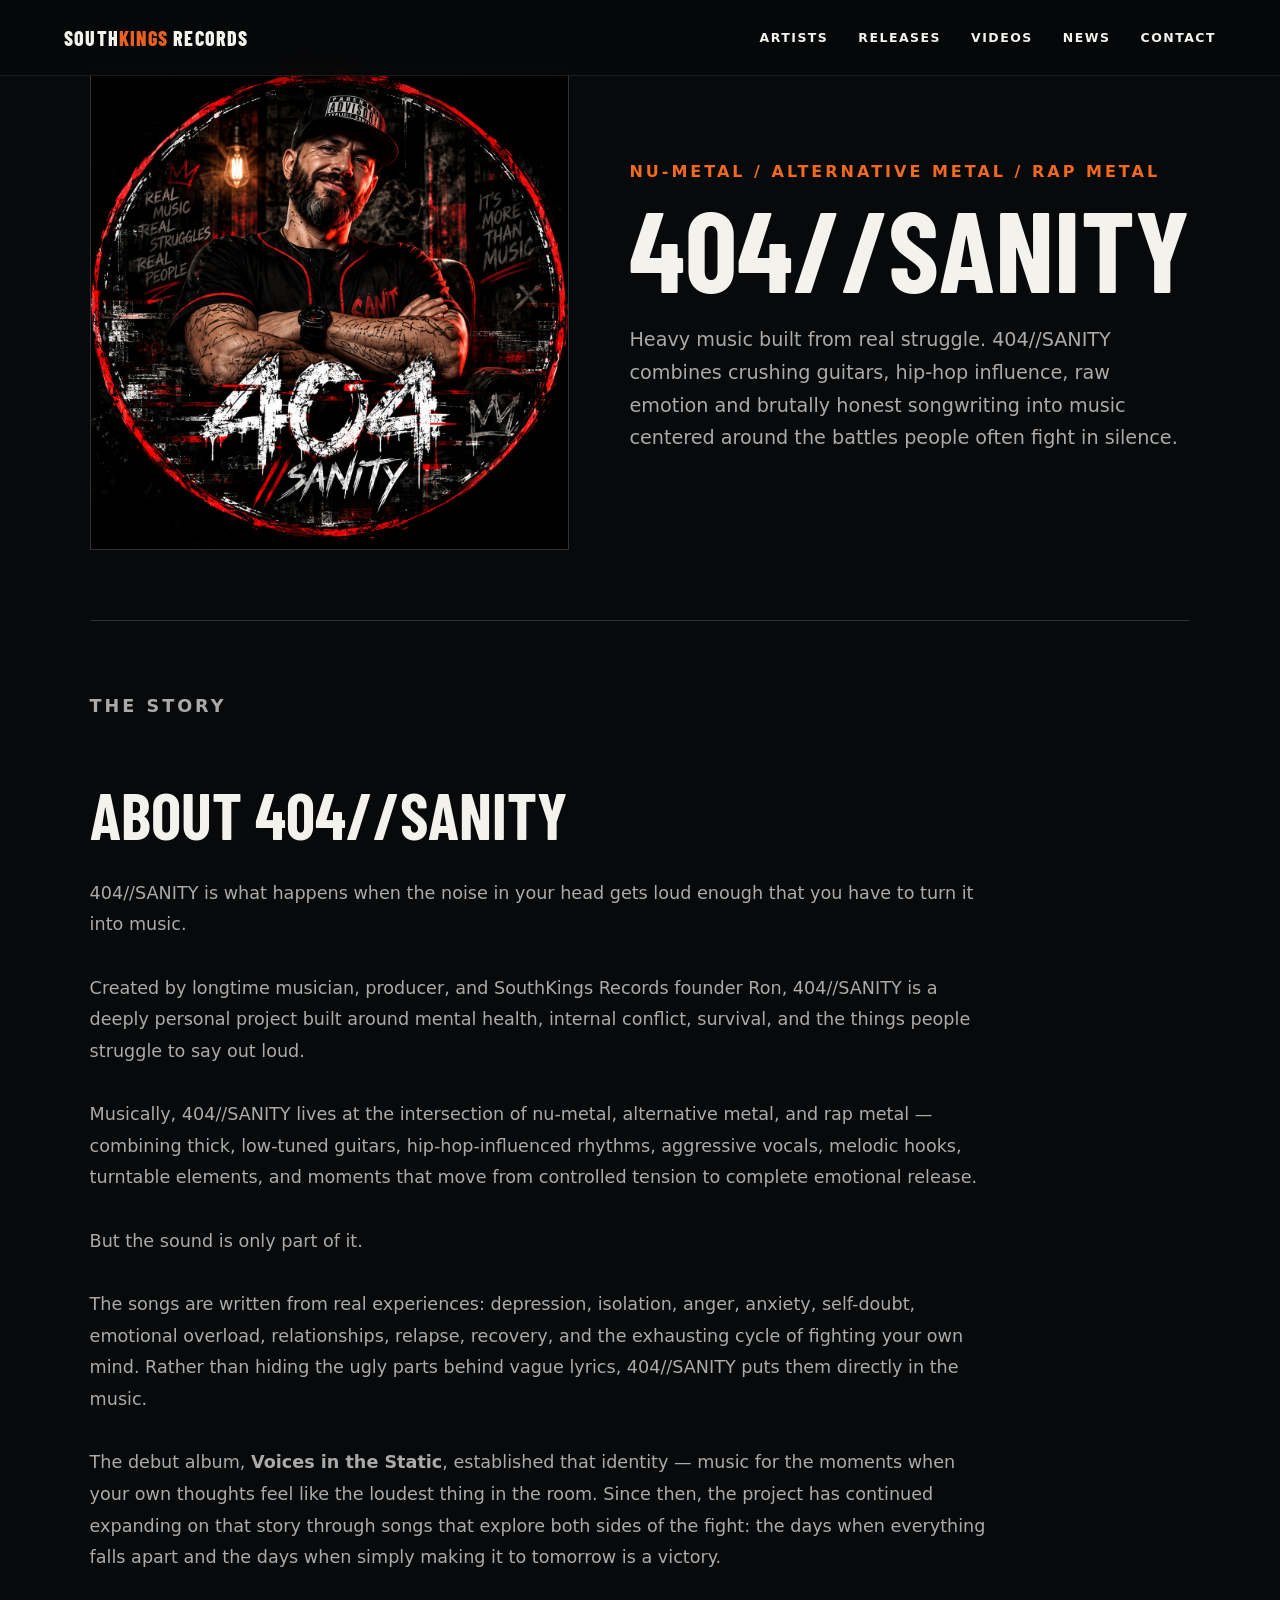
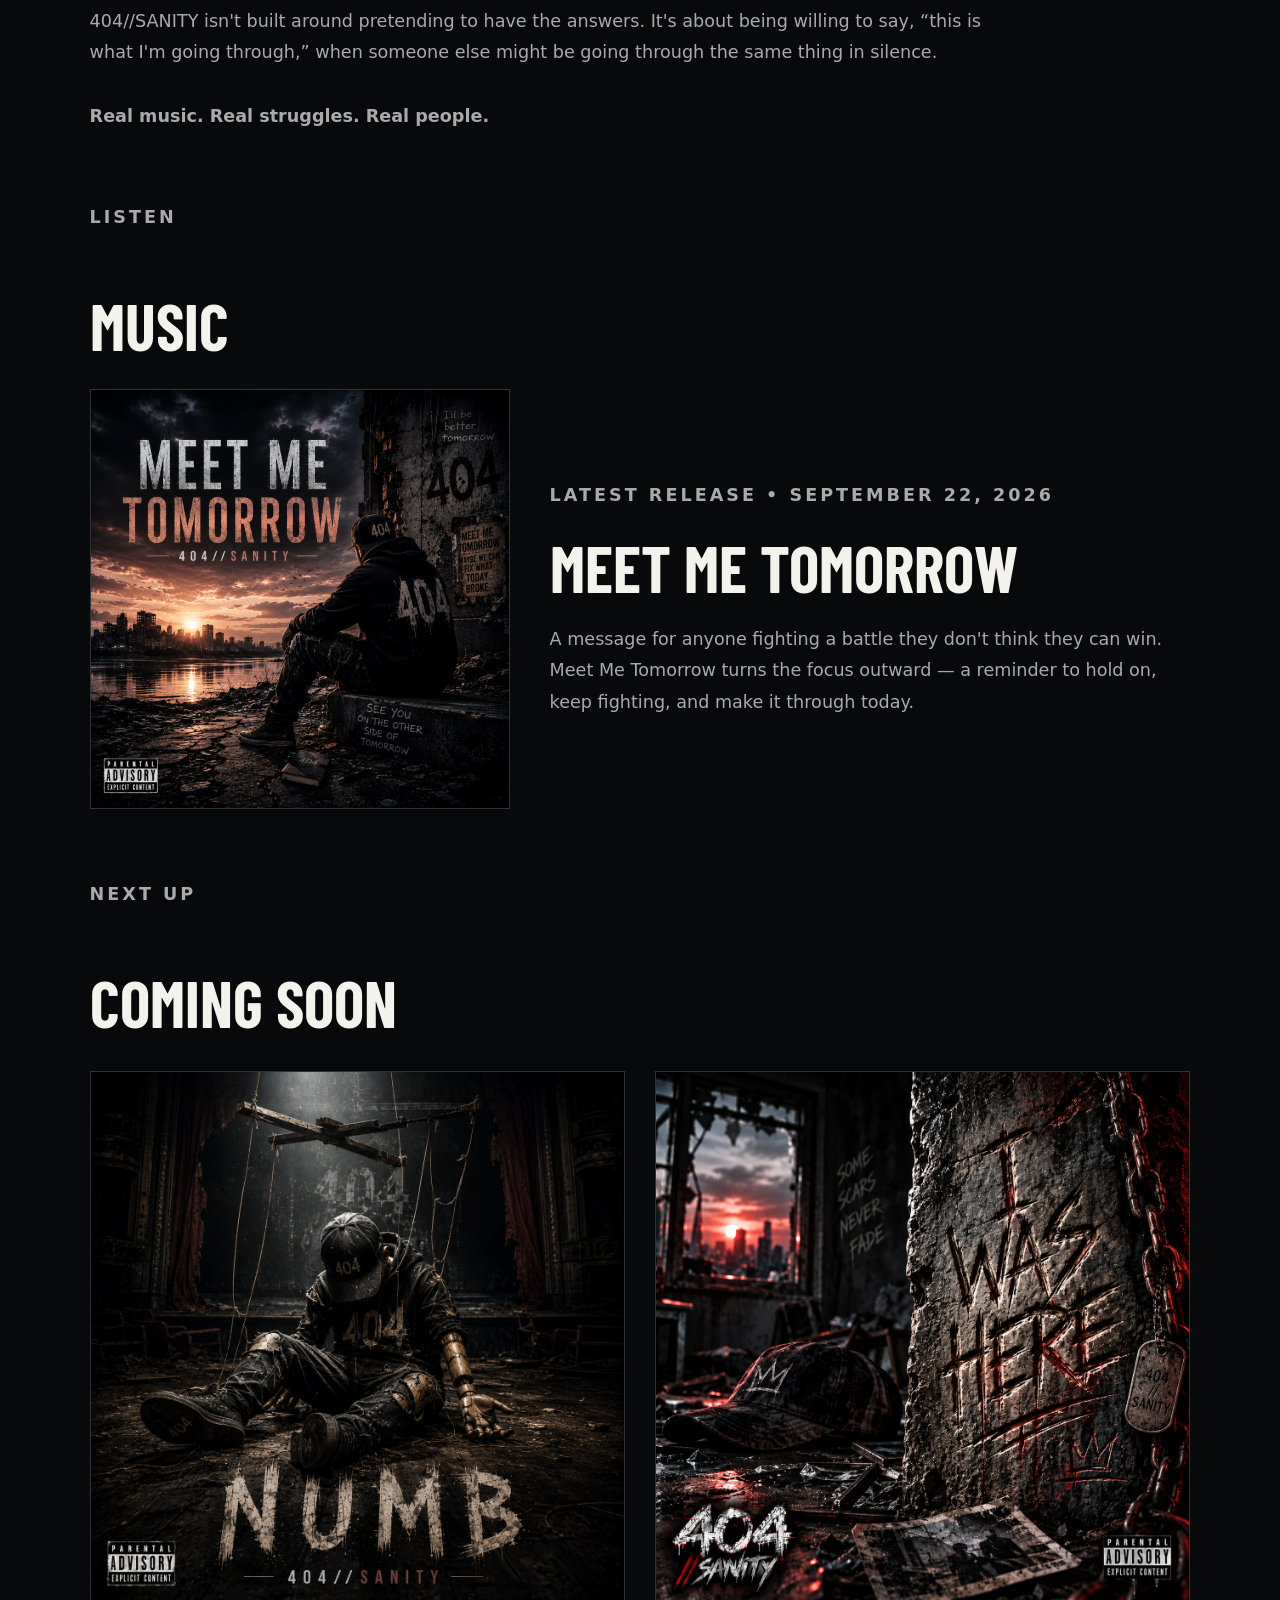
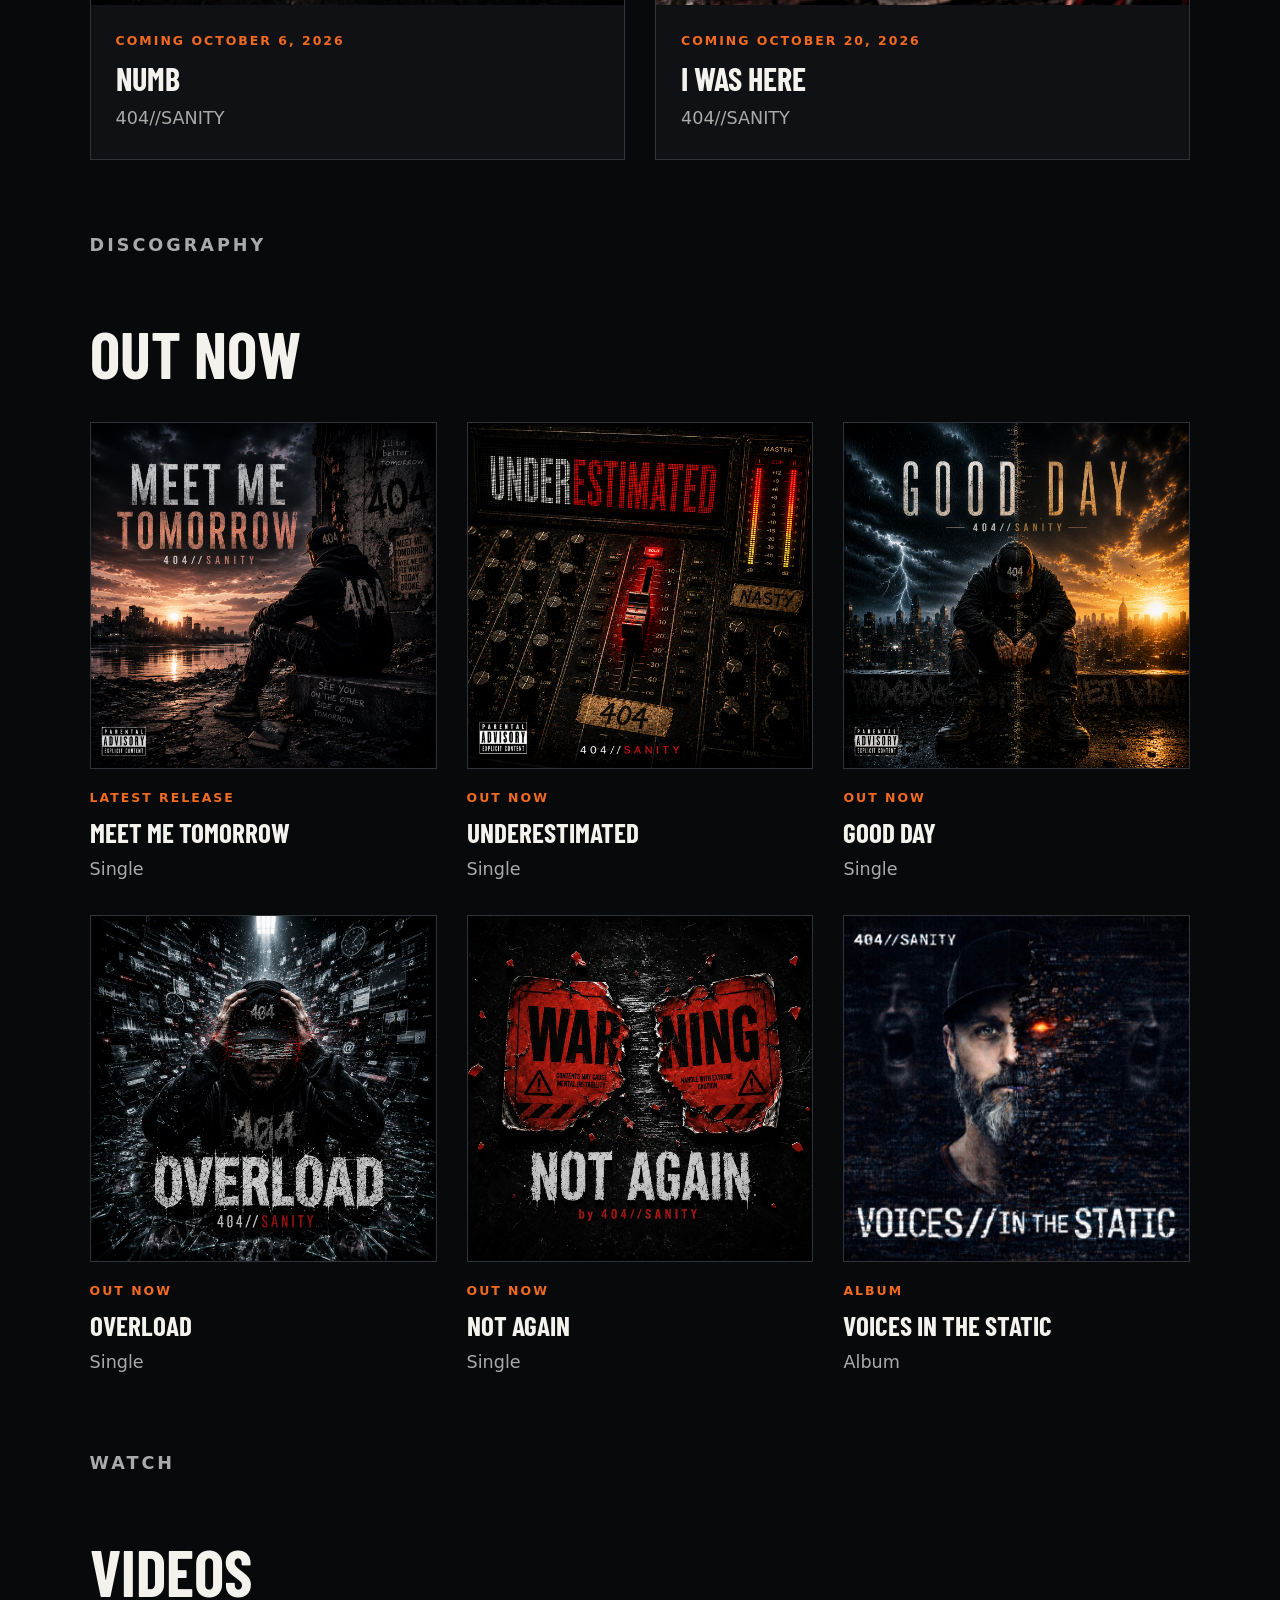
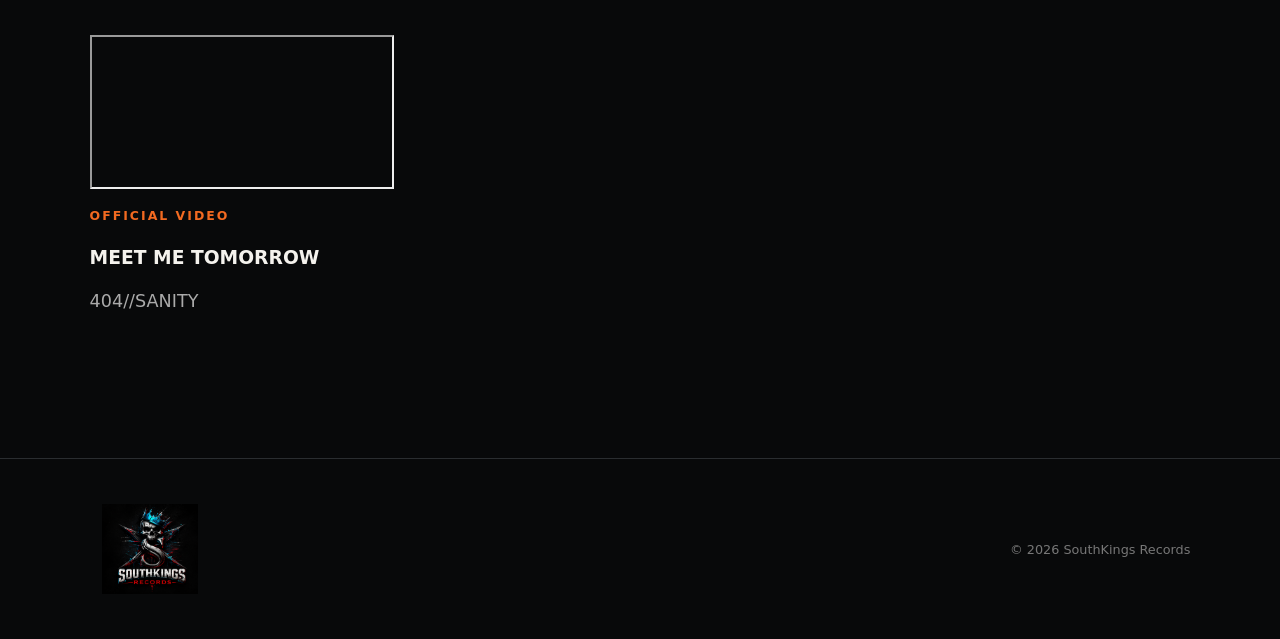
==== commit a2d7179f: "Update 404-sanity.html" ====
--- a/404-sanity.html
+++ b/404-sanity.html
@@ -277,15 +277,28 @@
   </div>
 </section>
   
-  <section class="artist-section">
-    <p class="artist-genre">Watch</p>
-    <h2>VIDEOS</h2>
-
-    <div class="coming-soon">
-      Official videos coming soon.
+ <section class="artist-section video-section">
+  <p class="artist-genre">Watch</p>
+  <h2>VIDEOS</h2>
+
+  <div class="featured-video">
+    <div class="video-embed">
+      <iframe
+        src="https://www.youtube.com/embed/2UYDsHFs8aA"
+        title="404//SANITY - Meet Me Tomorrow"
+        loading="lazy"
+        allow="accelerometer; autoplay; clipboard-write; encrypted-media; gyroscope; picture-in-picture; web-share"
+        allowfullscreen>
+      </iframe>
     </div>
-  </section>
-
+
+    <div class="video-info">
+      <p class="release-status">OFFICIAL VIDEO</p>
+      <h3>MEET ME TOMORROW</h3>
+      <p>404//SANITY</p>
+    </div>
+  </div>
+</section>
 </main>
 
 <footer>
--- a/styles.css
+++ b/styles.css
@@ -1 +1,3 @@
 :root{--bg:#08090a;--panel:#101214;--panel2:#15181b;--text:#f4f2ed;--muted:#a9aaad;--orange:#e86122;--cyan:#00b9e8;--red:#e32020;--line:#2a2d30}*{box-sizing:border-box}html{scroll-behavior:smooth}body{margin:0;background:var(--bg);color:var(--text);font-family:Inter,system-ui,sans-serif}a{color:inherit;text-decoration:none}.site-header{position:fixed;z-index:20;top:0;left:0;right:0;height:76px;display:flex;align-items:center;padding:0 5vw;background:rgba(7,8,9,.8);backdrop-filter:blur(14px);border-bottom:1px solid rgba(255,255,255,.08)}.wordmark{font-family:'Barlow Condensed',sans-serif;font-weight:800;letter-spacing:.06em;font-size:1.25rem}.wordmark span{color:var(--orange)}.menu-btn{display:none;margin-left:auto;background:none;border:0;width:42px}.menu-btn span{display:block;height:2px;background:#fff;margin:7px}.nav{margin-left:auto;display:flex;gap:30px;text-transform:uppercase;font-size:.78rem;font-weight:700;letter-spacing:.12em}.nav a:hover{color:var(--orange)}.hero{min-height:92vh;position:relative;overflow:hidden;display:flex;align-items:center;padding:120px 7vw 70px;background:radial-gradient(circle at 75% 50%,rgba(232,97,34,.12),transparent 28%),linear-gradient(110deg,#050607 30%,#111315 70%,#090a0b)}.hero:after{content:"";position:absolute;inset:0;background:linear-gradient(90deg,rgba(0,0,0,.15),rgba(0,0,0,.5)),repeating-linear-gradient(0deg,transparent 0 5px,rgba(255,255,255,.008) 6px)}.hero-grid{position:absolute;inset:0;opacity:.14;background-image:linear-gradient(#555 1px,transparent 1px),linear-gradient(90deg,#555 1px,transparent 1px);background-size:70px 70px;transform:perspective(500px) rotateX(65deg) scale(1.7);transform-origin:bottom}.hero-copy{position:relative;z-index:2;width:min(720px,65vw)}.eyebrow{color:var(--orange);font-size:.75rem;font-weight:800;letter-spacing:.2em;text-transform:uppercase}.hero-logo{display:block;width:min(620px,80vw);max-height:470px;object-fit:contain;object-position:left center;margin:10px 0 0;filter:drop-shadow(0 18px 30px #000)}.tagline{font-family:'Barlow Condensed';font-size:clamp(1.25rem,2vw,1.8rem);letter-spacing:.03em;color:#d5d3cf;margin-top:-12px}.actions{display:flex;gap:12px;margin-top:28px}.btn{display:inline-block;border:1px solid #666;padding:14px 22px;text-transform:uppercase;font-size:.75rem;font-weight:800;letter-spacing:.1em}.btn.primary{background:var(--orange);border-color:var(--orange);color:#fff}.studio-card{position:absolute;z-index:1;right:4vw;bottom:8vh;width:31vw;height:36vh;border:1px solid #333;background:linear-gradient(145deg,#171a1c,#08090a);transform:perspective(900px) rotateY(-12deg) rotateX(4deg);box-shadow:0 30px 80px #000;padding:30px}.studio-card span{position:absolute;bottom:20px;right:24px;color:#555;font:700 12px monospace}.meters{display:flex;align-items:end;gap:9px;height:70px}.meters i{display:block;width:12px;background:linear-gradient(#f5b544,var(--orange));height:30%}.meters i:nth-child(2){height:80%}.meters i:nth-child(3){height:55%}.meters i:nth-child(4){height:92%}.meters i:nth-child(5){height:45%}.meters i:nth-child(6){height:70%}.console-lines{height:130px;margin-top:25px;background:repeating-linear-gradient(90deg,#24282b 0 2px,transparent 2px 28px),repeating-linear-gradient(0deg,#202326 0 1px,transparent 1px 25px)}.section{padding:90px 7vw}.section.alt{background:#0d0f10;border-top:1px solid #191c1e;border-bottom:1px solid #191c1e}.section-head h2,.contact h2{font-family:'Barlow Condensed';font-size:clamp(3rem,7vw,6rem);line-height:.85;text-transform:uppercase;margin:10px 0 45px}.cards.two{display:grid;grid-template-columns:1fr 1fr;gap:24px}.artist-card{display:grid;grid-template-columns:42% 58%;min-height:330px;background:var(--panel);border:1px solid var(--line)}.artist-art{min-height:330px}.artist-art.static{background:radial-gradient(circle at 45% 40%,#30343a 0 5%,transparent 6%),linear-gradient(145deg,#08090a,#20252a 45%,#090a0b);position:relative}.artist-art.static:after{content:"404//";position:absolute;bottom:24px;left:20px;font:800 4rem 'Barlow Condensed';color:#ffffff12}.artist-art.city{background:linear-gradient(165deg,transparent 45%,#090909 46%),repeating-linear-gradient(90deg,#151719 0 12%,#0c0d0e 12% 22%);position:relative}.artist-art.city:after{content:"RJ";position:absolute;bottom:24px;left:20px;font:800 4rem 'Barlow Condensed';color:#e8612225}.card-body{padding:35px}.card-body h3,.release h3,.video-placeholder h3,.news-grid h3{font-family:'Barlow Condensed';font-size:2rem;text-transform:uppercase;margin:7px 0}.card-body p,.release p,.news-grid p,.contact>p{color:var(--muted);line-height:1.7}.meta{color:var(--orange)!important;font-size:.68rem!important;font-weight:800;letter-spacing:.15em;text-transform:uppercase}.card-body a{display:inline-block;margin-top:20px;font-weight:700;color:#ddd}.release-grid{display:grid;grid-template-columns:repeat(3,1fr);gap:22px}.release{border-top:1px solid #35383b;padding-top:18px}.cover{aspect-ratio:1;background:linear-gradient(135deg,#16191c,#08090a);border:1px solid #2b2e31;display:grid;place-items:center;text-align:center;color:#4c5054;font:800 1.6rem 'Barlow Condensed';letter-spacing:.08em;margin-bottom:22px}.video-placeholder{min-height:430px;border:1px solid var(--line);background:radial-gradient(circle at 60% 40%,#272b2f,#0c0e10 55%);display:flex;align-items:center;justify-content:center;gap:25px}.video-placeholder button{width:72px;height:72px;border-radius:50%;border:1px solid #777;background:#ffffff0d;color:#fff;font-size:1.5rem}.news-grid{display:grid;grid-template-columns:1fr 1fr;gap:24px}.news-grid article{padding:35px;border:1px solid var(--line);background:#111315}.contact{text-align:center;padding-block:120px}.contact .eyebrow{margin:auto}.contact h2{margin-bottom:25px}.contact>p{max-width:650px;margin:0 auto 35px}footer{border-top:1px solid var(--line);padding:45px 7vw;display:flex;align-items:center;justify-content:space-between;color:#777;font-size:.8rem}footer img{width:120px;height:90px;object-fit:contain}@media(max-width:800px){.site-header{height:66px}.nav{display:none;position:absolute;top:66px;left:0;right:0;background:#0b0c0d;padding:30px;flex-direction:column}.nav.open{display:flex}.menu-btn{display:block}.hero{min-height:850px;padding:100px 6vw 55px;align-items:flex-start}.hero-copy{width:100%}.hero-logo{width:92vw;margin-top:20px}.tagline{margin-top:0}.studio-card{right:-20vw;bottom:5vh;width:85vw;height:28vh;opacity:.55}.cards.two,.release-grid,.news-grid{grid-template-columns:1fr}.artist-card{grid-template-columns:1fr}.artist-art{min-height:260px}.section{padding:70px 6vw}.video-placeholder{min-height:300px;flex-direction:column;text-align:center}footer{flex-direction:column;gap:15px;text-align:center}}.artist-art{overflow:hidden}.artist-art img{width:100%;height:100%;min-height:330px;max-height:420px;object-fit:cover;object-position:center;display:block}
+.releases-section{margin-top:70px}.release-cards{display:grid;grid-template-columns:repeat(2,minmax(0,1fr));gap:30px;margin-top:30px}.release-card{border:1px solid #30343a;background:#101114;overflow:hidden}.release-art{aspect-ratio:1/1;overflow:hidden}.release-art img{width:100%;height:100%;object-fit:cover;display:block}.release-info{padding:25px}.release-info h3,.release-tile h3{font-family:"Barlow Condensed",sans-serif;font-size:2rem;margin:6px 0;color:#f4f2ed}.release-info p,.release-tile p{margin:0;color:#888}.release-status{color:#f26a21!important;text-transform:uppercase;font-size:.78rem!important;font-weight:700;letter-spacing:2px}.release-grid{display:grid;grid-template-columns:repeat(3,minmax(0,1fr));gap:30px;margin-top:30px}.release-tile{min-width:0}.release-tile img{width:100%;aspect-ratio:1/1;object-fit:cover;display:block;border:1px solid #30343a;margin-bottom:18px}.release-tile h3{font-size:1.7rem}@media(max-width:900px){.release-grid{grid-template-columns:repeat(2,minmax(0,1fr))}}@media(max-width:650px){.release-cards,.release-grid{grid-template-columns:1fr}.release-info{padding:20px}}
+
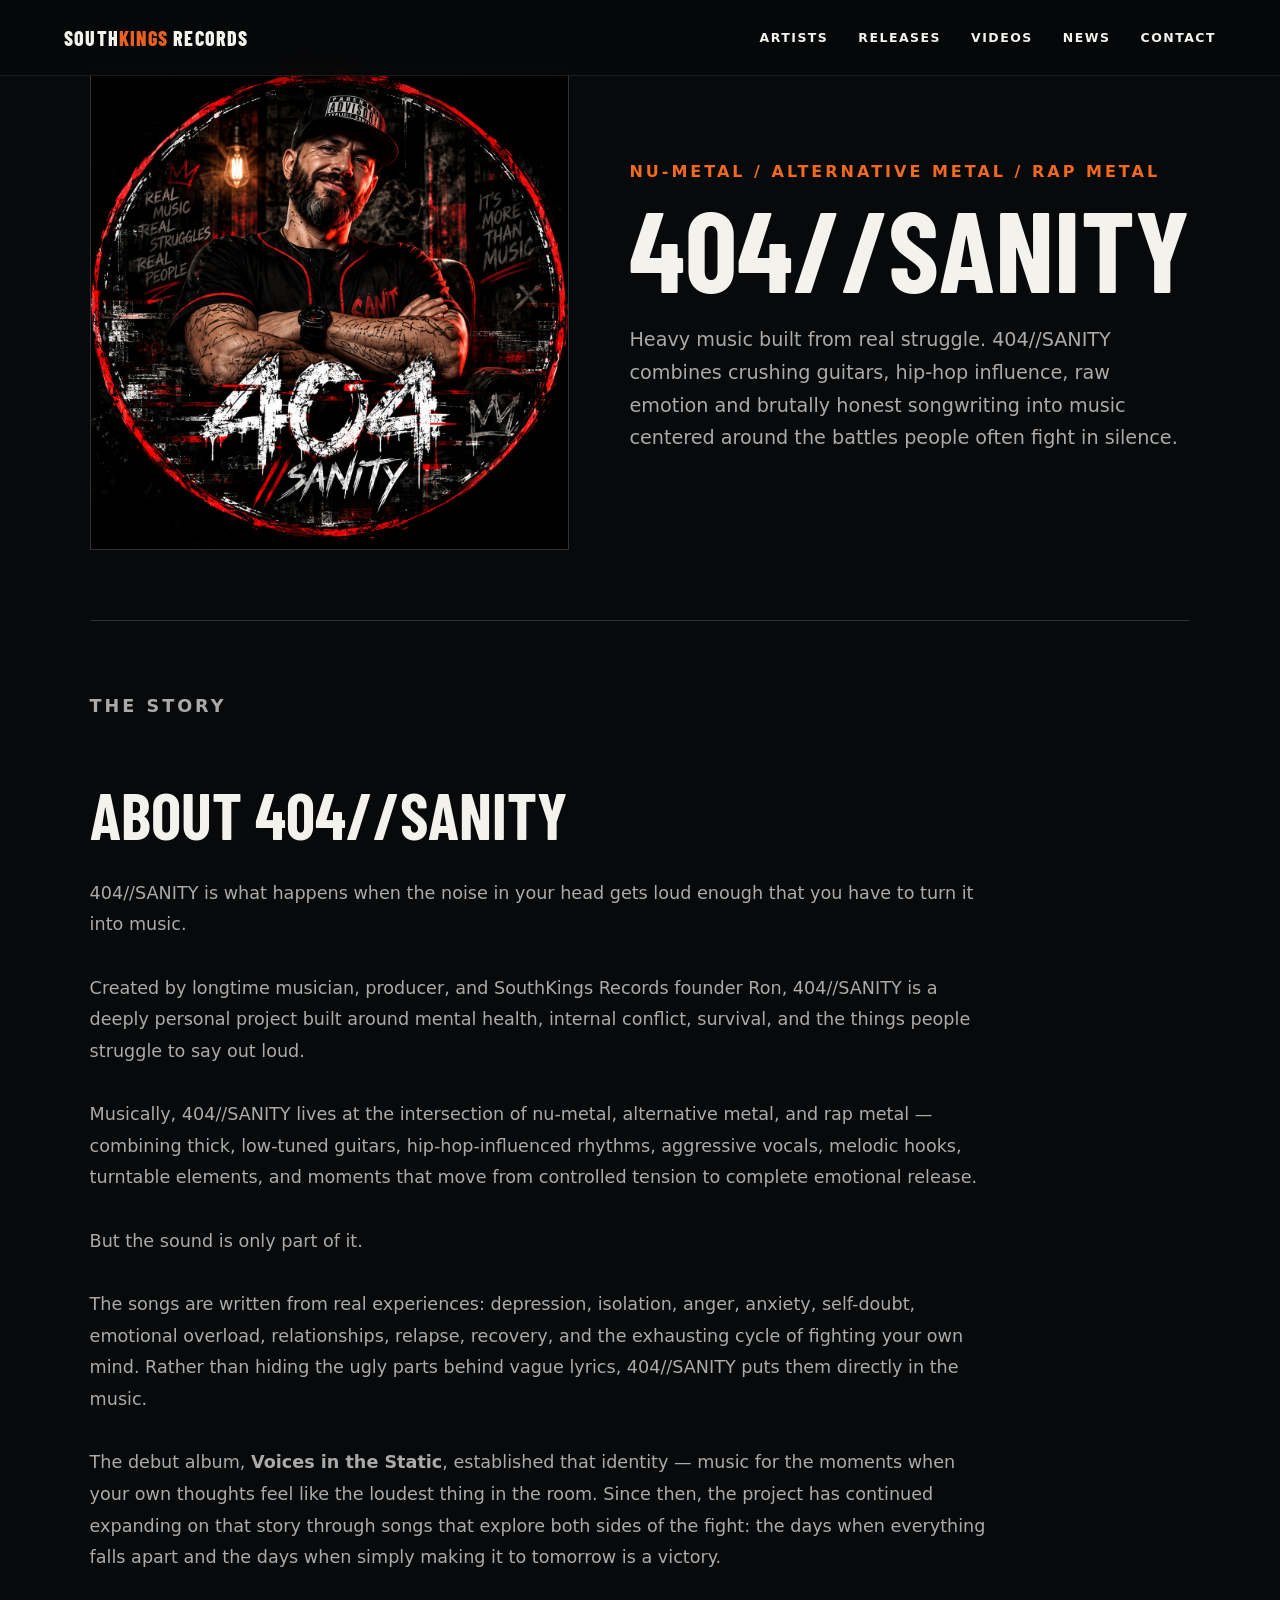
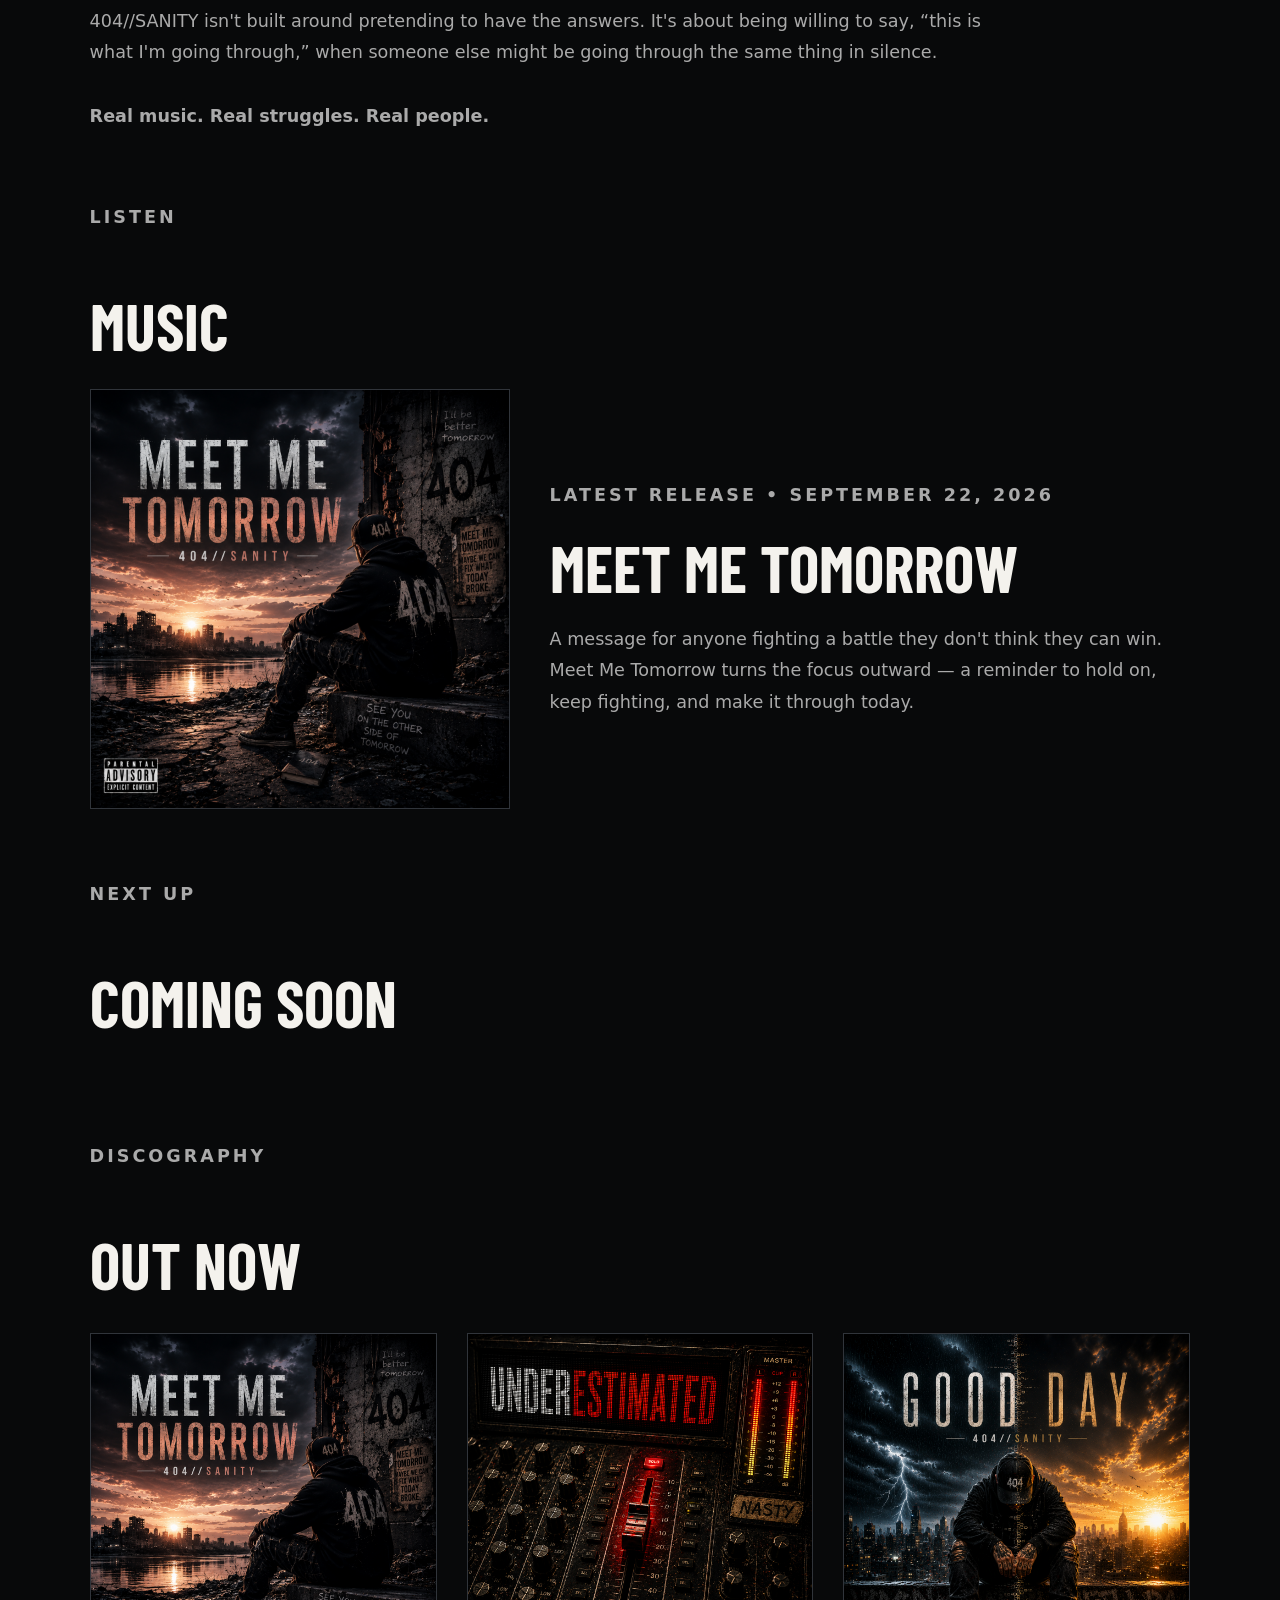
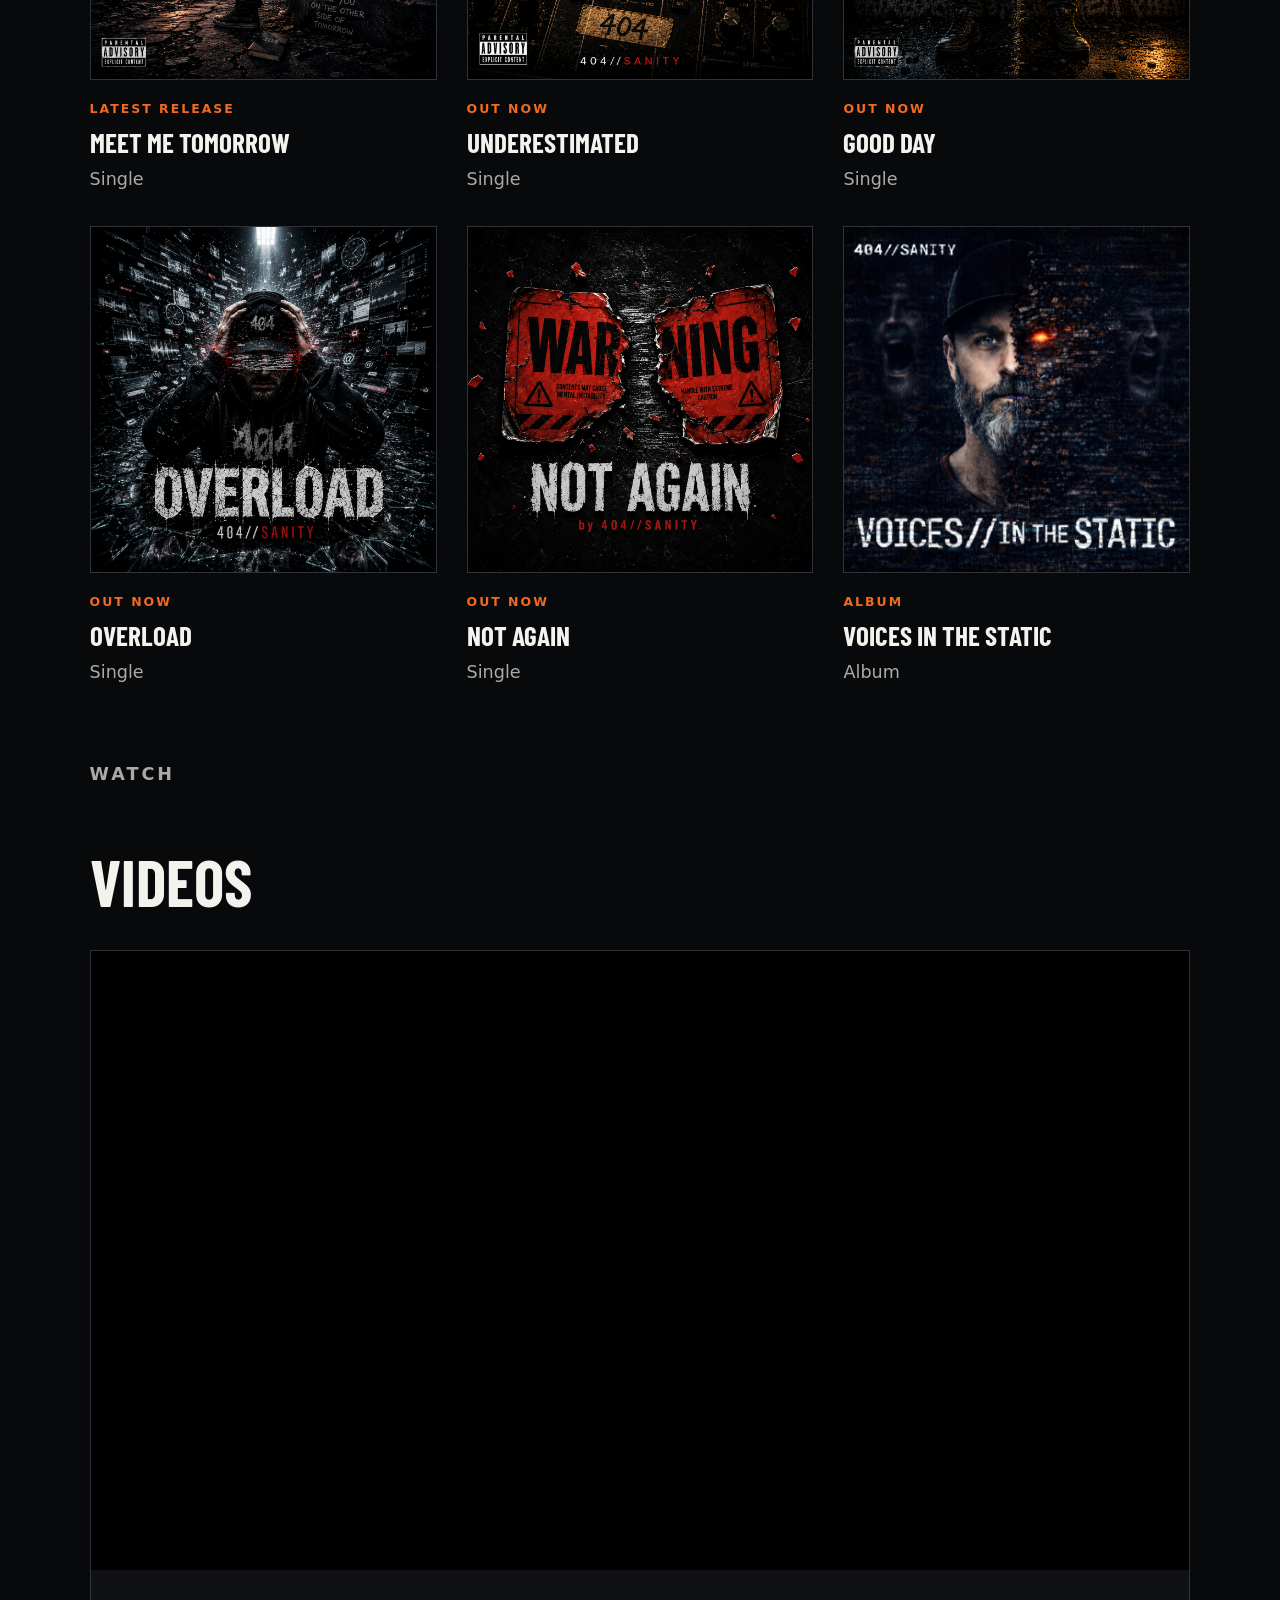
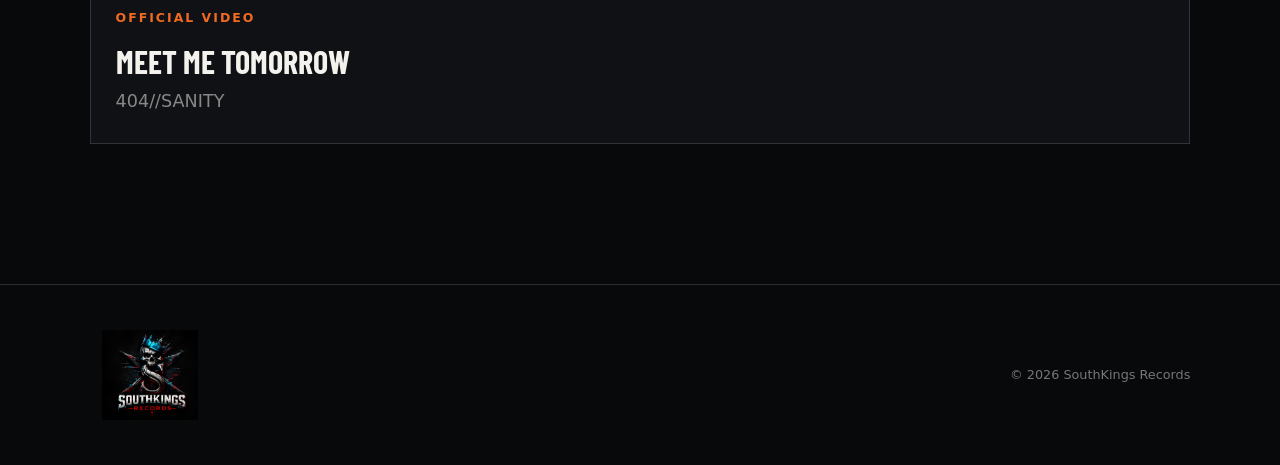
==== commit 49d72a0b: "Add upcoming releases data target" ====
--- a/404-sanity.html
+++ b/404-sanity.html
@@ -197,31 +197,7 @@
   <p class="artist-genre">Next Up</p>
   <h2>COMING SOON</h2>
 
-  <div class="release-cards">
-
-    <article class="release-card upcoming">
-      <div class="release-art">
-        <img src="assets/Numb.PNG" alt="Numb by 404//SANITY">
-      </div>
-      <div class="release-info">
-        <p class="release-status">COMING OCTOBER 6, 2026</p>
-        <h3>NUMB</h3>
-        <p>404//SANITY</p>
-      </div>
-    </article>
-
-    <article class="release-card upcoming">
-      <div class="release-art">
-        <img src="assets/I-Was-Here.PNG" alt="I Was Here by 404//SANITY">
-      </div>
-      <div class="release-info">
-        <p class="release-status">COMING OCTOBER 20, 2026</p>
-        <h3>I WAS HERE</h3>
-        <p>404//SANITY</p>
-      </div>
-    </article>
-
-  </div>
+<div class="release-cards" id="upcoming-release-cards"></div>
 </section>
 
 
--- a/styles.css
+++ b/styles.css
@@ -1,3 +1,4 @@
 :root{--bg:#08090a;--panel:#101214;--panel2:#15181b;--text:#f4f2ed;--muted:#a9aaad;--orange:#e86122;--cyan:#00b9e8;--red:#e32020;--line:#2a2d30}*{box-sizing:border-box}html{scroll-behavior:smooth}body{margin:0;background:var(--bg);color:var(--text);font-family:Inter,system-ui,sans-serif}a{color:inherit;text-decoration:none}.site-header{position:fixed;z-index:20;top:0;left:0;right:0;height:76px;display:flex;align-items:center;padding:0 5vw;background:rgba(7,8,9,.8);backdrop-filter:blur(14px);border-bottom:1px solid rgba(255,255,255,.08)}.wordmark{font-family:'Barlow Condensed',sans-serif;font-weight:800;letter-spacing:.06em;font-size:1.25rem}.wordmark span{color:var(--orange)}.menu-btn{display:none;margin-left:auto;background:none;border:0;width:42px}.menu-btn span{display:block;height:2px;background:#fff;margin:7px}.nav{margin-left:auto;display:flex;gap:30px;text-transform:uppercase;font-size:.78rem;font-weight:700;letter-spacing:.12em}.nav a:hover{color:var(--orange)}.hero{min-height:92vh;position:relative;overflow:hidden;display:flex;align-items:center;padding:120px 7vw 70px;background:radial-gradient(circle at 75% 50%,rgba(232,97,34,.12),transparent 28%),linear-gradient(110deg,#050607 30%,#111315 70%,#090a0b)}.hero:after{content:"";position:absolute;inset:0;background:linear-gradient(90deg,rgba(0,0,0,.15),rgba(0,0,0,.5)),repeating-linear-gradient(0deg,transparent 0 5px,rgba(255,255,255,.008) 6px)}.hero-grid{position:absolute;inset:0;opacity:.14;background-image:linear-gradient(#555 1px,transparent 1px),linear-gradient(90deg,#555 1px,transparent 1px);background-size:70px 70px;transform:perspective(500px) rotateX(65deg) scale(1.7);transform-origin:bottom}.hero-copy{position:relative;z-index:2;width:min(720px,65vw)}.eyebrow{color:var(--orange);font-size:.75rem;font-weight:800;letter-spacing:.2em;text-transform:uppercase}.hero-logo{display:block;width:min(620px,80vw);max-height:470px;object-fit:contain;object-position:left center;margin:10px 0 0;filter:drop-shadow(0 18px 30px #000)}.tagline{font-family:'Barlow Condensed';font-size:clamp(1.25rem,2vw,1.8rem);letter-spacing:.03em;color:#d5d3cf;margin-top:-12px}.actions{display:flex;gap:12px;margin-top:28px}.btn{display:inline-block;border:1px solid #666;padding:14px 22px;text-transform:uppercase;font-size:.75rem;font-weight:800;letter-spacing:.1em}.btn.primary{background:var(--orange);border-color:var(--orange);color:#fff}.studio-card{position:absolute;z-index:1;right:4vw;bottom:8vh;width:31vw;height:36vh;border:1px solid #333;background:linear-gradient(145deg,#171a1c,#08090a);transform:perspective(900px) rotateY(-12deg) rotateX(4deg);box-shadow:0 30px 80px #000;padding:30px}.studio-card span{position:absolute;bottom:20px;right:24px;color:#555;font:700 12px monospace}.meters{display:flex;align-items:end;gap:9px;height:70px}.meters i{display:block;width:12px;background:linear-gradient(#f5b544,var(--orange));height:30%}.meters i:nth-child(2){height:80%}.meters i:nth-child(3){height:55%}.meters i:nth-child(4){height:92%}.meters i:nth-child(5){height:45%}.meters i:nth-child(6){height:70%}.console-lines{height:130px;margin-top:25px;background:repeating-linear-gradient(90deg,#24282b 0 2px,transparent 2px 28px),repeating-linear-gradient(0deg,#202326 0 1px,transparent 1px 25px)}.section{padding:90px 7vw}.section.alt{background:#0d0f10;border-top:1px solid #191c1e;border-bottom:1px solid #191c1e}.section-head h2,.contact h2{font-family:'Barlow Condensed';font-size:clamp(3rem,7vw,6rem);line-height:.85;text-transform:uppercase;margin:10px 0 45px}.cards.two{display:grid;grid-template-columns:1fr 1fr;gap:24px}.artist-card{display:grid;grid-template-columns:42% 58%;min-height:330px;background:var(--panel);border:1px solid var(--line)}.artist-art{min-height:330px}.artist-art.static{background:radial-gradient(circle at 45% 40%,#30343a 0 5%,transparent 6%),linear-gradient(145deg,#08090a,#20252a 45%,#090a0b);position:relative}.artist-art.static:after{content:"404//";position:absolute;bottom:24px;left:20px;font:800 4rem 'Barlow Condensed';color:#ffffff12}.artist-art.city{background:linear-gradient(165deg,transparent 45%,#090909 46%),repeating-linear-gradient(90deg,#151719 0 12%,#0c0d0e 12% 22%);position:relative}.artist-art.city:after{content:"RJ";position:absolute;bottom:24px;left:20px;font:800 4rem 'Barlow Condensed';color:#e8612225}.card-body{padding:35px}.card-body h3,.release h3,.video-placeholder h3,.news-grid h3{font-family:'Barlow Condensed';font-size:2rem;text-transform:uppercase;margin:7px 0}.card-body p,.release p,.news-grid p,.contact>p{color:var(--muted);line-height:1.7}.meta{color:var(--orange)!important;font-size:.68rem!important;font-weight:800;letter-spacing:.15em;text-transform:uppercase}.card-body a{display:inline-block;margin-top:20px;font-weight:700;color:#ddd}.release-grid{display:grid;grid-template-columns:repeat(3,1fr);gap:22px}.release{border-top:1px solid #35383b;padding-top:18px}.cover{aspect-ratio:1;background:linear-gradient(135deg,#16191c,#08090a);border:1px solid #2b2e31;display:grid;place-items:center;text-align:center;color:#4c5054;font:800 1.6rem 'Barlow Condensed';letter-spacing:.08em;margin-bottom:22px}.video-placeholder{min-height:430px;border:1px solid var(--line);background:radial-gradient(circle at 60% 40%,#272b2f,#0c0e10 55%);display:flex;align-items:center;justify-content:center;gap:25px}.video-placeholder button{width:72px;height:72px;border-radius:50%;border:1px solid #777;background:#ffffff0d;color:#fff;font-size:1.5rem}.news-grid{display:grid;grid-template-columns:1fr 1fr;gap:24px}.news-grid article{padding:35px;border:1px solid var(--line);background:#111315}.contact{text-align:center;padding-block:120px}.contact .eyebrow{margin:auto}.contact h2{margin-bottom:25px}.contact>p{max-width:650px;margin:0 auto 35px}footer{border-top:1px solid var(--line);padding:45px 7vw;display:flex;align-items:center;justify-content:space-between;color:#777;font-size:.8rem}footer img{width:120px;height:90px;object-fit:contain}@media(max-width:800px){.site-header{height:66px}.nav{display:none;position:absolute;top:66px;left:0;right:0;background:#0b0c0d;padding:30px;flex-direction:column}.nav.open{display:flex}.menu-btn{display:block}.hero{min-height:850px;padding:100px 6vw 55px;align-items:flex-start}.hero-copy{width:100%}.hero-logo{width:92vw;margin-top:20px}.tagline{margin-top:0}.studio-card{right:-20vw;bottom:5vh;width:85vw;height:28vh;opacity:.55}.cards.two,.release-grid,.news-grid{grid-template-columns:1fr}.artist-card{grid-template-columns:1fr}.artist-art{min-height:260px}.section{padding:70px 6vw}.video-placeholder{min-height:300px;flex-direction:column;text-align:center}footer{flex-direction:column;gap:15px;text-align:center}}.artist-art{overflow:hidden}.artist-art img{width:100%;height:100%;min-height:330px;max-height:420px;object-fit:cover;object-position:center;display:block}
 .releases-section{margin-top:70px}.release-cards{display:grid;grid-template-columns:repeat(2,minmax(0,1fr));gap:30px;margin-top:30px}.release-card{border:1px solid #30343a;background:#101114;overflow:hidden}.release-art{aspect-ratio:1/1;overflow:hidden}.release-art img{width:100%;height:100%;object-fit:cover;display:block}.release-info{padding:25px}.release-info h3,.release-tile h3{font-family:"Barlow Condensed",sans-serif;font-size:2rem;margin:6px 0;color:#f4f2ed}.release-info p,.release-tile p{margin:0;color:#888}.release-status{color:#f26a21!important;text-transform:uppercase;font-size:.78rem!important;font-weight:700;letter-spacing:2px}.release-grid{display:grid;grid-template-columns:repeat(3,minmax(0,1fr));gap:30px;margin-top:30px}.release-tile{min-width:0}.release-tile img{width:100%;aspect-ratio:1/1;object-fit:cover;display:block;border:1px solid #30343a;margin-bottom:18px}.release-tile h3{font-size:1.7rem}@media(max-width:900px){.release-grid{grid-template-columns:repeat(2,minmax(0,1fr))}}@media(max-width:650px){.release-cards,.release-grid{grid-template-columns:1fr}.release-info{padding:20px}}
-
+.video-section{margin-top:70px}.featured-video{margin-top:30px;border:1px solid #30343a;background:#101114;overflow:hidden}.video-embed{position:relative;width:100%;aspect-ratio:16/9;background:#000}.video-embed iframe{position:absolute;inset:0;width:100%;height:100%;border:0}.video-info{padding:25px}.video-info h3{font-family:"Barlow Condensed",sans-serif;font-size:2rem;margin:6px 0;color:#f4f2ed}.video-info>p:last-child{margin:0;color:#888}@media(max-width:650px){.video-info{padding:20px}.video-info h3{font-size:1.7rem}}
+.tagline{color:#d8d8d8!important;margin-top:24px!important;}.release .cover{aspect-ratio:1/1;height:auto!important;overflow:hidden;background:#0b0c0e}.release .cover img{width:100%;height:100%;object-fit:contain!important;display:block}
